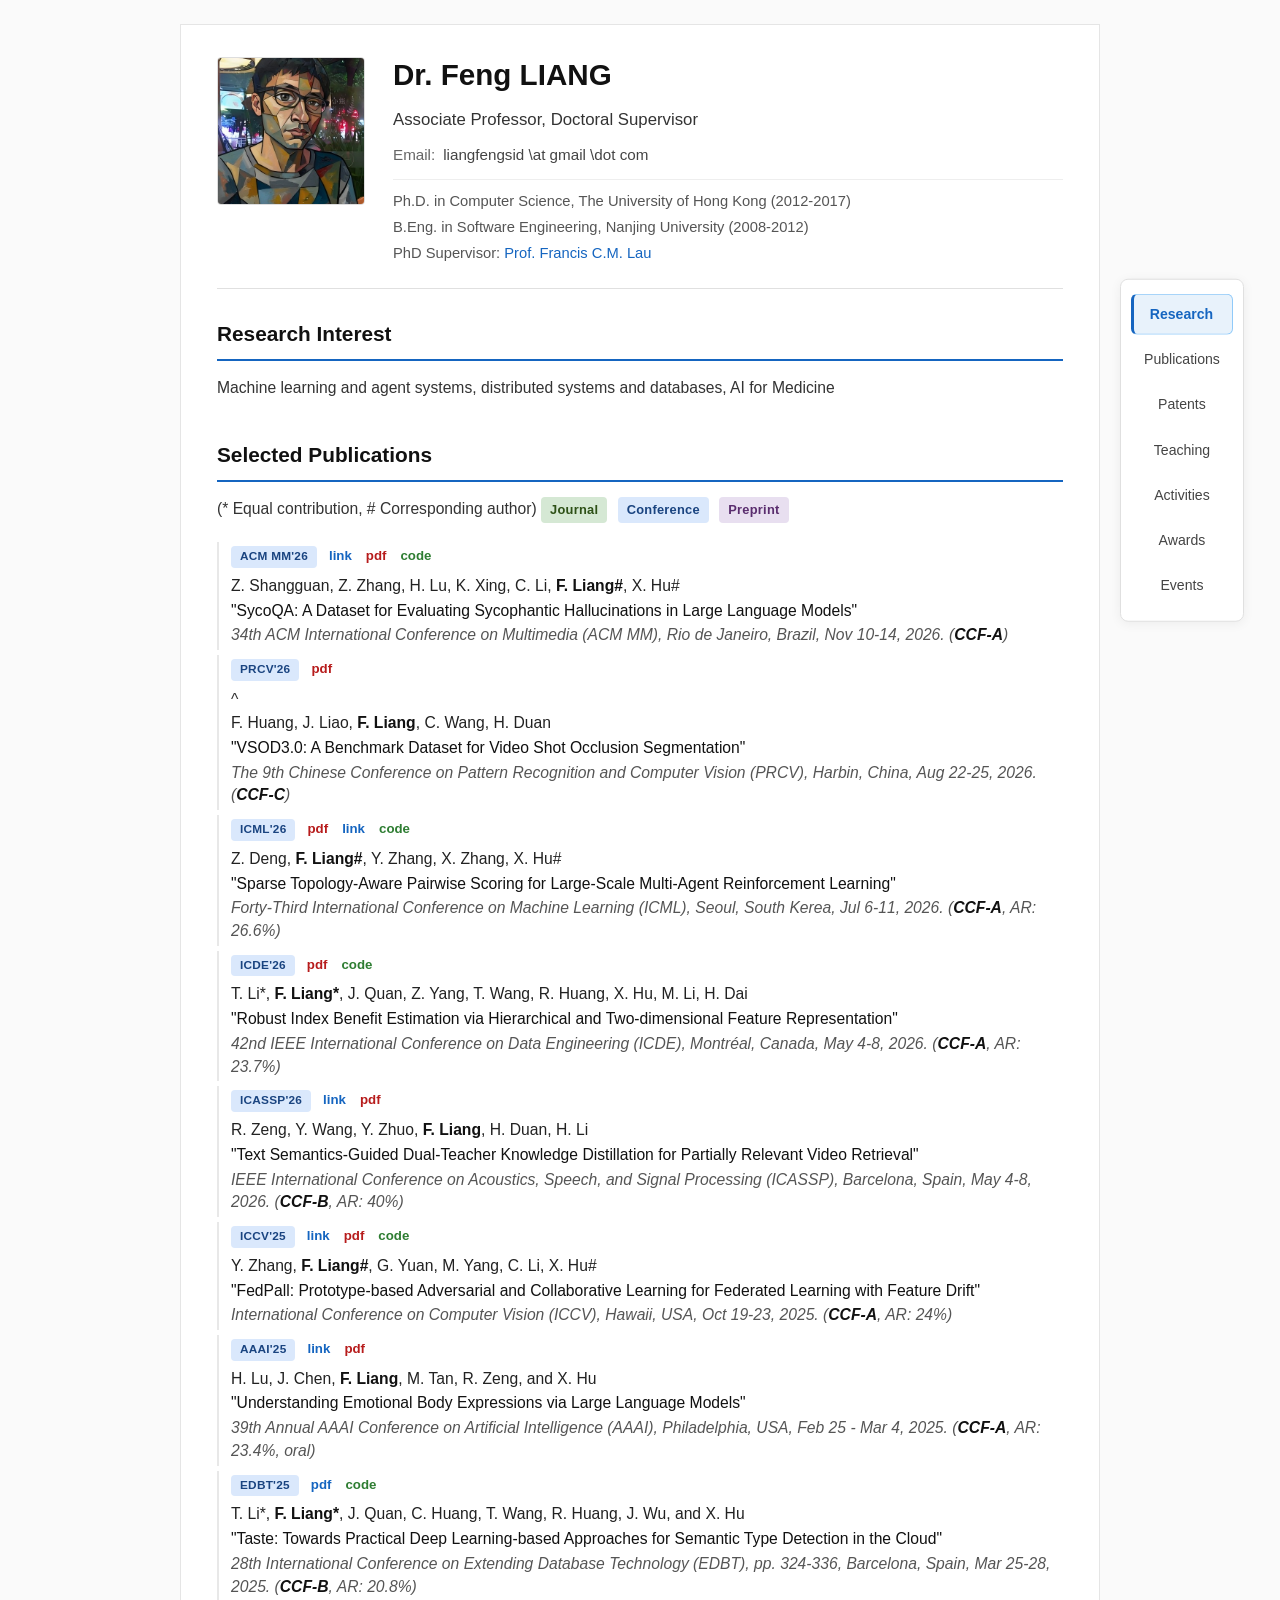
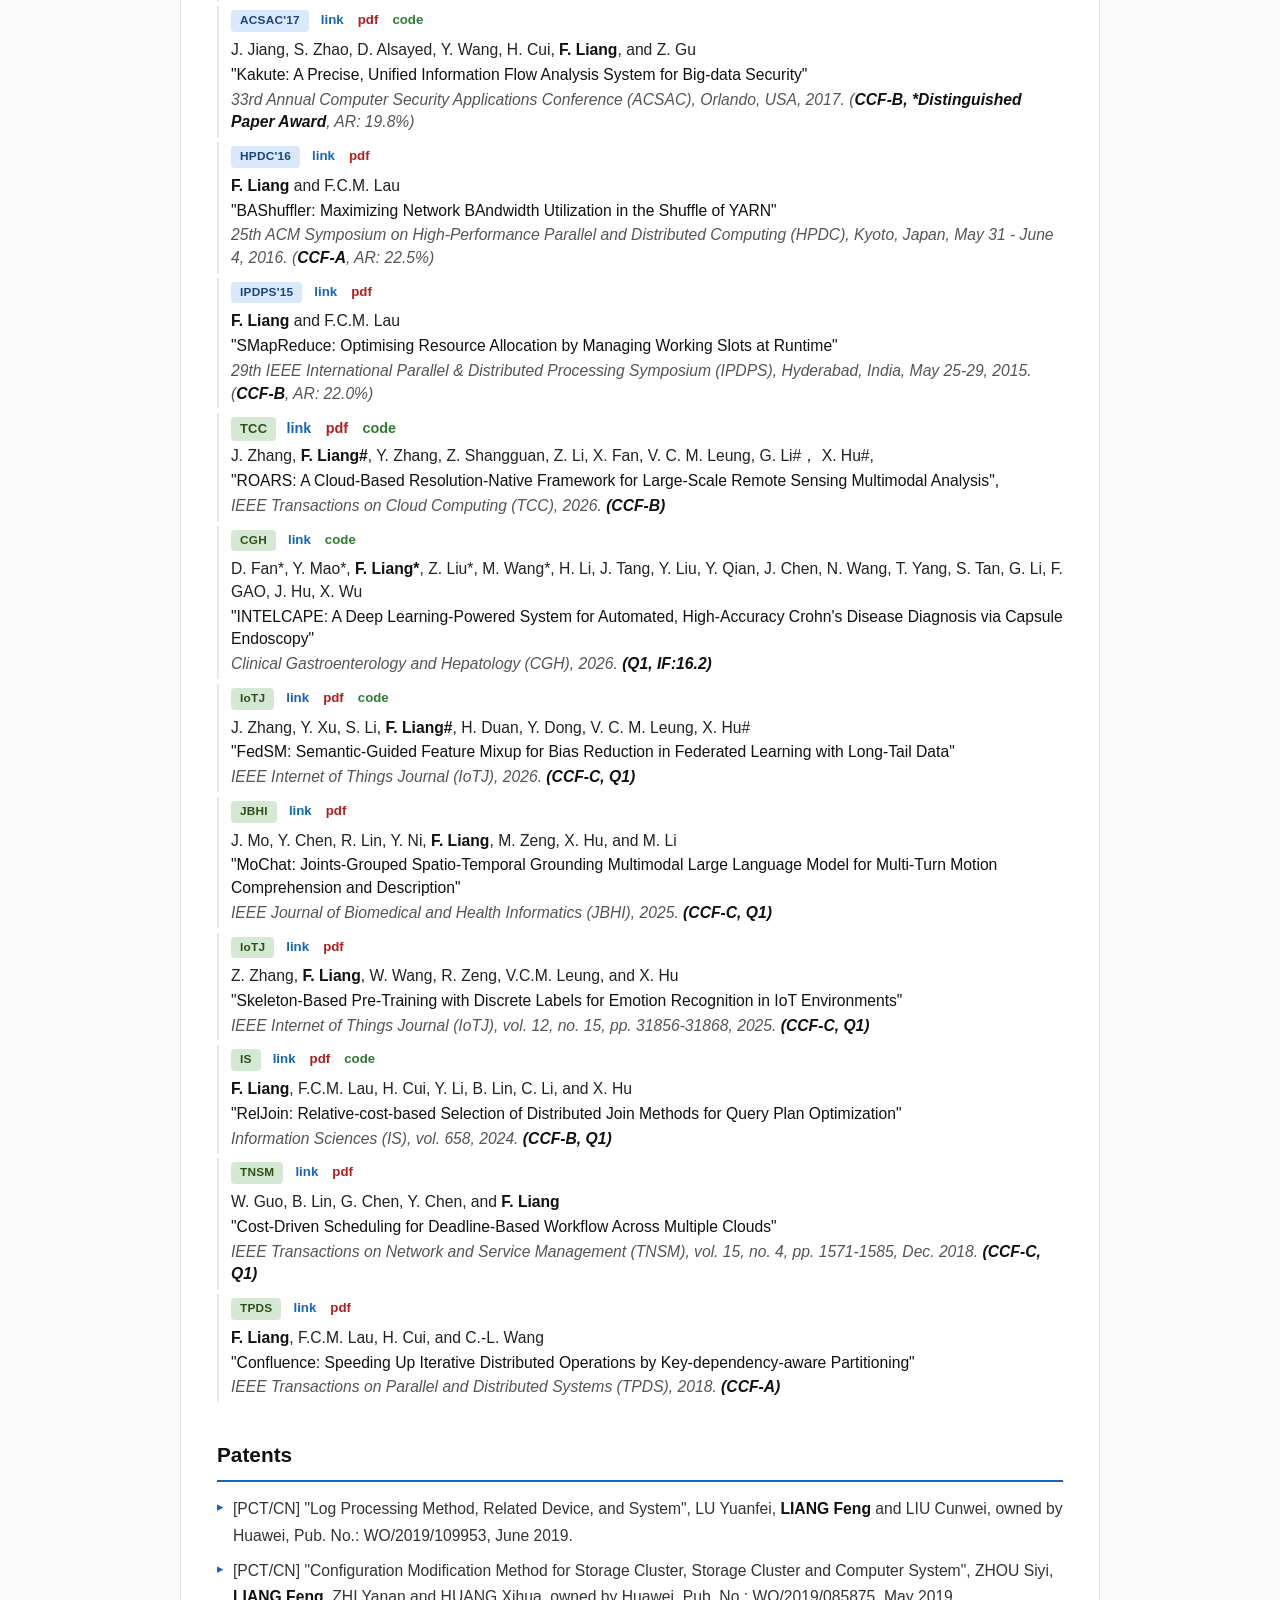
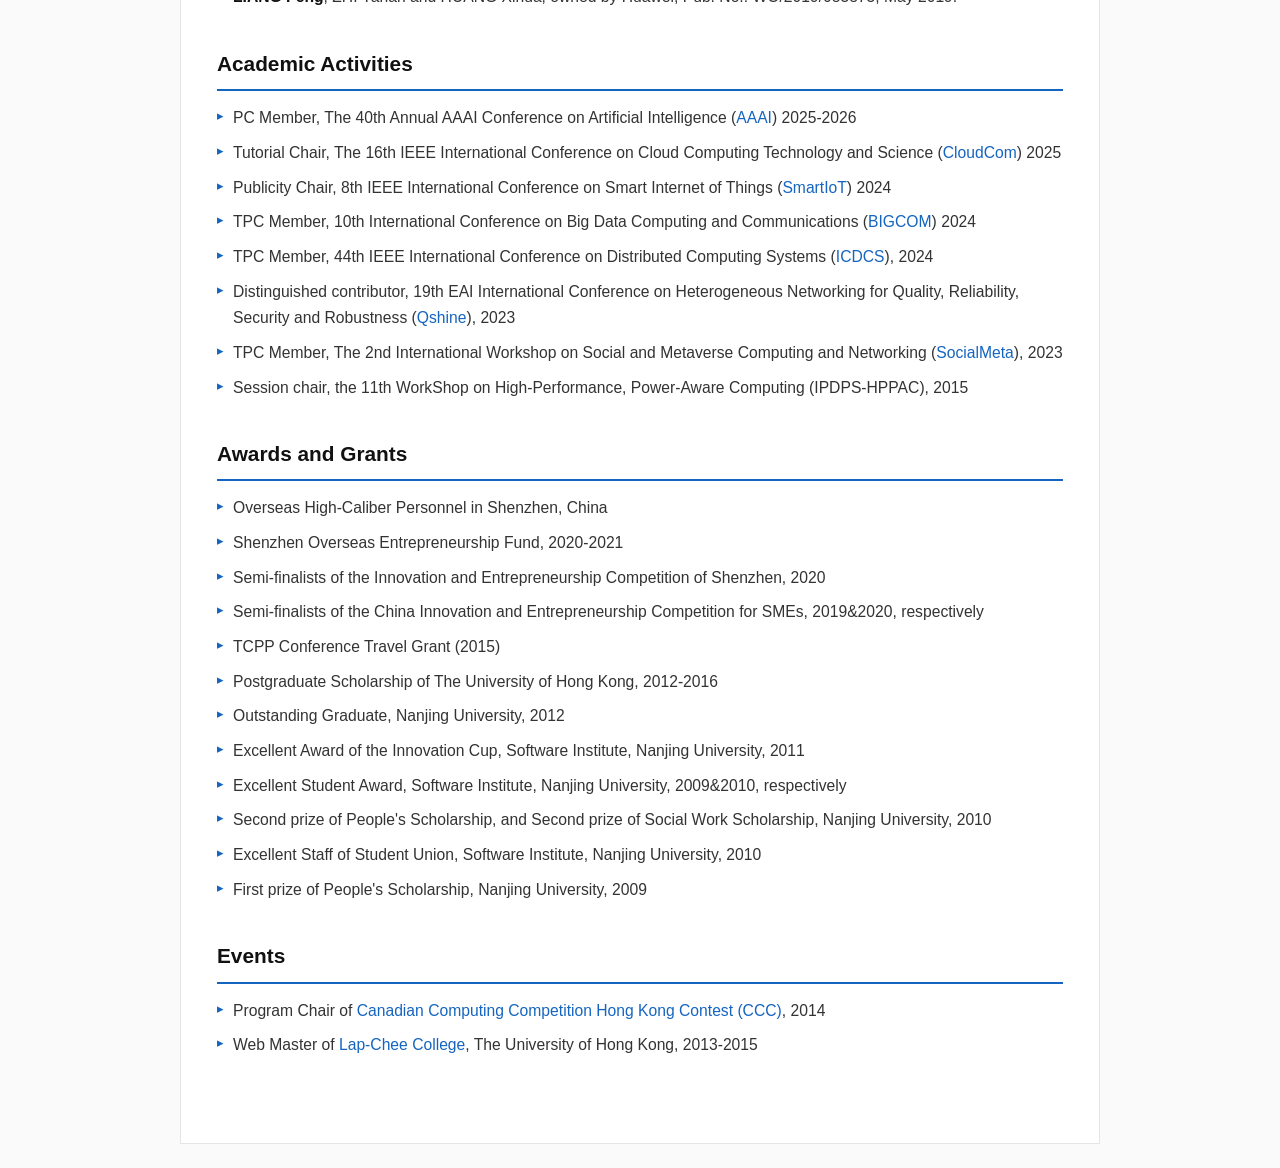
==== index.html @ 7ed5198d "update roars tcc pdf" ====
<!DOCTYPE html>
<html lang="en">
<head>
<meta charset="UTF-8">
<meta name="viewport" content="width=device-width, initial-scale=1.0">
<title>LIANG Feng</title>
<link rel="stylesheet" href="styles.css">

<!-- Google tag (gtag.js) -->
<script async src="https://www.googletagmanager.com/gtag/js?id=G-WPFTTH8BTH"></script>
<script>
  window.dataLayer = window.dataLayer || [];
  function gtag(){dataLayer.push(arguments);}
  gtag('js', new Date());

  gtag('config', 'G-WPFTTH8BTH');
</script>
</head>

<body>

<div class="container">
    <div class="header">
        <img src="img/cv.jpg" alt="Feng Liang">
        <div class="header-content">
            <h1>Dr. Feng LIANG</h1>
            <div class="header-main-info">
                <div class="header-position">
                    <div class="position-title">Associate Professor, Doctoral Supervisor</div>
                    <!--
                    <div class="position-institution">
                        Artificial Intelligence Research Institute, Shenzhen MSU-BIT University (SMBU)
                    </div>
                    -->
                </div>
                <div class="header-contact">
                    <div class="contact-item">
                        <span class="contact-label">Email:</span>
                        <span>liangfengsid \at gmail \dot com</span>
                    </div>
                    <!--
                    <div class="contact-item">
                        <span class="contact-label">Email:</span>
                        <span>fliang \at smbu \dot edu \dot cn</span>
                    </div>
                    -->
                </div>
            </div>
            <div class="header-background">
                <div class="background-item">Ph.D. in Computer Science, The University of Hong Kong (2012-2017)</div>
                <div class="background-item">B.Eng. in Software Engineering, Nanjing University (2008-2012)</div>
                <div class="background-item">PhD Supervisor: <a href="http://i.cs.hku.hk/~fcmlau" target="_blank">Prof. Francis C.M. Lau</a></div>
            </div>
        </div>
    </div>

    <nav class="navbar">
        <a href="#research-interest">Research</a>
        <a href="#publications">Publications</a>
        <a href="#patents">Patents</a>
        <a href="#teaching">Teaching</a>
        <a href="#activities">Activities</a>
        <a href="#awards">Awards</a>
        <a href="#events">Events</a>
    </nav>

    <div class="content">
        <div class="section" id="research-interest">
            <div class="section-title">Research Interest</div>
            <div class="section-content">
                Machine learning and agent systems, distributed systems and databases, AI for Medicine
            </div>
        </div>

        <div class="section" id="publications">
            <div class="section-title">Selected Publications</div>
            <div class="section-content">
                <div style="margin-bottom: 15px;">(* Equal contribution, # Corresponding author) 
                    <span class="badge journal">Journal</span> <span class="badge conf">Conference</span> <span class="badge arxiv">Preprint</span>
                </div>
                
                <!--
                
                <div class="pub"><label class="arxiv">Arxiv</label> &#x2022; Y. Zhang, <b>F. Liang#</b>, X. Zhang, C. Li, X. Fan, X. Hu#, 
                    "Tri-LoRAMoE: Tackling Multi-Task Conflict via a Task-Guided Two-Stage Training Paradigm with General Knowledge Personalization", <i></i> 2025. <b></b></div>
    
                
                <div class="pub"><label class="arxiv">Arxiv</label> &#x2022; J. Chen, X. Yuan, W. Wang, Y. Li, L. Dong, <b>F. Liang</b>, C. Shi, X. Hu, 
                    "WatermarkLab: A Comprehensive Framework for Robust Image Watermarks Benchmarking and Development", <i></i> 2025. <b></b></div>
                <div class="pub"><label class="arxiv">Arxiv</label> &#x2022; S. Li, G. Yuan, C. Li, <b>F. Liang</b>, R. Zeng, E. C. H. Ngai, X. Hu, 
                    "Beyond IDs: a Collaborative Fine-Grained Semantic-Aware Framework for Multimodal Sequential Recommendation", <i></i> 2025. <b></b></div>
                <div class="pub"><label class="arxiv">Arxiv</label> &#x2022; Y. Qin, H. Duan, <b>F. Liang</b>, X. Fan, C. Zhang, X. Hu, 
                    "'What I Sign Is Not What I See': Towards Explainable and Trustworthy Cryptocurrency Wallet Signatures", <i></i> 2025. <b></b></div>
                <div class="pub"><label class="arxiv">Arxiv</label> &#x2022; <b>F. Liang</b>, Y. Xu, H. Duan, C. Chen, X. Hu, 
                    "HetMG: Rethinking Hybrid-Parallel Training in Heterogeneous-Capacity Clusters", <i></i> 2025. <b></b></div>
                <div class="pub"><label class="arxiv">Arxiv</label> &#x2022; J. Zhu, D. Fan#, J. Zhuang, X. Li, X. He, H. Gong, Z. Liu, D. Cai, <b>F. Liang#</b>, G. Li#, J. Hu#, 
                    "EndoAgent: A Hierarchical Multi-Modal Agent System for Capsule Endoscopy Video Analysis", <i></i> 2025. <b></b></div>
                
                <div class="pub"><label class="arxiv">Arxiv</label> &#x2022; S. Li, G. Yuan, J. Xu, C. Li, <b>F. Liang</b>, R. Zeng, E. C. H. Ngai, X. Hu, 
                    "Learning Semantic Co-occurrence and Personalized Focused Representations for Multimodal Sequential Recommendation", 
                    <i>The 35th ACM International Conference on Information and Knowledge Management (CIKM)</i>, 2026. <b>(CCF-A)</b></div>
                <div class="pub"><label class="arxiv">Arxiv</label> &#x2022; Q. Yang, <b>F. Liang</b>, Z. Deng, Y. Zhang, X. Hu, 
                    "PatMask: A Pluggable Adversarial Topology Mask for Multi-Agent Reinforcement Learning under Communication Disconnection", <i></i> 2026. <b></b></div>
                
                    -->
                <!--
                <div class="pub">
                    <div class="pub-header"><label class="arxiv">Arxiv</label> <a href="https://www.arxiv.org/abs/2602.00505" target="_blank">link</a> <a href="https://www.arxiv.org/pdf/2602.00505" target="_blank">pdf</a> <a href="https://github.com/DistriAI/SparseCut" target="_blank">code</a></div>
                    <div class="pub-authors">J. Zhang, <b>F. Liang#</b>, Y. Zhang, W. Wang, R. Zeng, X. Hu#</div>
                    <div class="pub-title">"Sparse Shortcuts: Facilitating Efficient Fusion in Multimodal Large Language Models"</div>
                    <div class="pub-venue"></div>
                </div>
                <div class="pub">
                    <div class="pub-header"><label class="arxiv">Arxiv</label> <a href="https://arxiv.org/abs/2406.08115" target="_blank">link</a> <a href="https://arxiv.org/pdf/2406.08115.pdf" target="_blank">pdf</a></div>
                    <div class="pub-authors"><b>F. Liang</b>, Z. Zhang, H. Lu, C. Li, V. C. M. Leung, Y. Guo, and X. Hu</div>
                    <div class="pub-title">"Resource Allocation and Workload Scheduling for Large-Scale Distributed Deep Learning: A Survey"</div>
                    <div class="pub-venue"></div>
                </div>
                <div class="pub">
                    <div class="pub-header"><label class="arxiv">Arxiv</label> <a href="https://arxiv.org/abs/2404.06114" target="_blank">link</a> <a href="https://arxiv.org/pdf/2404.06114.pdf" target="_blank">pdf</a></div>
                    <div class="pub-authors"><b>F. Liang</b>, Z. Zhang, H. Lu, V. C. M. Leung, Y. Guo, and X. Hu</div>
                    <div class="pub-title">"Communication-Efficient Large-Scale Distributed Deep Learning: A Comprehensive Survey"</div>
                    <div class="pub-venue"></div>
                </div>
                -->

                <div class="pub">
                    <div class="pub-header"><label class="conf">ACM MM'26</label> <a href="https://doi.org/10.1145/3767308.3838670" target="_blank">link</a> <a href="paper/SycoQADataset_acmmm26.pdf" target="_blank">pdf</a> <a href="https://github.com/hehebamei/SycoQA.git" target="_blank">code</a></div>
                    <div class="pub-authors">Z. Shangguan, Z. Zhang, H. Lu, K. Xing, C. Li, <b>F. Liang#</b>, X. Hu#</div>
                    <div class="pub-title">"SycoQA: A Dataset for Evaluating Sycophantic Hallucinations in Large Language Models"</div>
                    <div class="pub-venue"><i>34th ACM International Conference on Multimedia (ACM MM)</i>, Rio de Janeiro, Brazil, Nov 10-14, 2026. (<b>CCF-A</b>)</div>
                </div>
                <div class="pub">
                    <div class="pub-header"><label class="conf">PRCV'26</label> <a href="paper/vsod3_prcv26.pdf" target="_blank">pdf</a></div>^
                    <div class="pub-authors">F. Huang, J. Liao, <b>F. Liang</b>, C. Wang, H. Duan</div>
                    <div class="pub-title">"VSOD3.0: A Benchmark Dataset for Video Shot Occlusion Segmentation"</div>
                    <div class="pub-venue"><i>The 9th Chinese Conference on Pattern Recognition and Computer Vision (PRCV)</i>, Harbin, China, Aug 22-25, 2026. (<b>CCF-C</b>)</div>
                </div>
                <div class="pub">
                    <div class="pub-header"><label class="conf">ICML'26</label> <a href="paper/sops_icml26.pdf" target="_blank">pdf</a> <a href="https://icml.cc/virtual/2026/poster/65907" target="_blank">link</a> <a href="https://github.com/distriAI/sops" target="_blank">code</a></div>
                    <div class="pub-authors">Z. Deng, <b>F. Liang#</b>, Y. Zhang, X. Zhang, X. Hu#</div>
                    <div class="pub-title">"Sparse Topology-Aware Pairwise Scoring for Large-Scale Multi-Agent Reinforcement Learning"</div>
                    <div class="pub-venue"><i>Forty-Third International Conference on Machine Learning (ICML)</i>, Seoul, South Kerea, Jul 6-11, 2026. (<b>CCF-A</b>, AR: 26.6%)</div>
                </div>
                <div class="pub">
                    <div class="pub-header"><label class="conf">ICDE'26</label> <a href="paper/eddie_icde25.pdf" target="_blank">pdf</a> <a href="https://github.com/quanjnq/Eddie" target="_blank">code</a></div>
                    <div class="pub-authors">T. Li*, <b>F. Liang*</b>, J. Quan, Z. Yang, T. Wang, R. Huang, X. Hu, M. Li, H. Dai</div>
                    <div class="pub-title">"Robust Index Benefit Estimation via Hierarchical and Two-dimensional Feature Representation"</div>
                    <div class="pub-venue"><i>42nd IEEE International Conference on Data Engineering (ICDE)</i>, Montréal, Canada, May 4-8, 2026. (<b>CCF-A</b>, AR: 23.7%)</div>
                </div>
                <div class="pub">
                    <div class="pub-header"><label class="conf">ICASSP'26</label> <a href="https://doi.org/10.1109/ICASSP55912.2026.11464179" target="_blank">link</a> <a href="paper/textGuidedVideoRetrieval_icassp26.pdf" target="_blank">pdf</a></div>
                    <div class="pub-authors">R. Zeng, Y. Wang, Y. Zhuo, <b>F. Liang</b>, H. Duan, H. Li</div>
                    <div class="pub-title">"Text Semantics-Guided Dual-Teacher Knowledge Distillation for Partially Relevant Video Retrieval"</div>
                    <div class="pub-venue"><i>IEEE International Conference on Acoustics, Speech, and Signal Processing (ICASSP)</i>, Barcelona, Spain, May 4-8, 2026. (<b>CCF-B</b>, AR: 40%)</div>
                </div>
                <div class="pub">
                    <div class="pub-header"><label class="conf">ICCV'25</label> <a href="https://openaccess.thecvf.com/content/ICCV2025/html/Zhang_FedPall_Prototype-based_Adversarial_and_Collaborative_Learning_for_Federated_Learning_with_ICCV_2025_paper.html" target="_blank">link</a> <a href="paper/fedpall_iccv25.pdf" target="_blank">pdf</a> <a href="https://github.com/DistriAI/FedPall" target="_blank">code</a></div>
                    <div class="pub-authors">Y. Zhang, <b>F. Liang#</b>, G. Yuan, M. Yang, C. Li, X. Hu#</div>
                    <div class="pub-title">"FedPall: Prototype-based Adversarial and Collaborative Learning for Federated Learning with Feature Drift"</div>
                    <div class="pub-venue"><i>International Conference on Computer Vision (ICCV)</i>, Hawaii, USA, Oct 19-23, 2025. (<b>CCF-A</b>, AR: 24%)</div>
                </div>
                <div class="pub">
                    <div class="pub-header"><label class="conf">AAAI'25</label> <a href="https://doi.org/10.1609/aaai.v39i2.32135" target="_blank">link</a> <a href="./paper/EAILLM_aaai25.pdf" target="_blank">pdf</a></div>
                    <div class="pub-authors">H. Lu, J. Chen, <b>F. Liang</b>, M. Tan, R. Zeng, and X. Hu</div>
                    <div class="pub-title">"Understanding Emotional Body Expressions via Large Language Models"</div>
                    <div class="pub-venue"><i>39th Annual AAAI Conference on Artificial Intelligence (AAAI)</i>, Philadelphia, USA, Feb 25 - Mar 4, 2025. (<b>CCF-A</b>, AR: 23.4%, oral)</div>
                </div>
                <div class="pub">
                    <div class="pub-header"><label class="conf">EDBT'25</label> <a href="https://doi.org/10.48786/edbt.2025.26" target="_blank">pdf</a> <a href="https://github.com/ncols-bytes/taste.git" target="_blank">code</a></div>
                    <div class="pub-authors">T. Li*, <b>F. Liang*</b>, J. Quan, C. Huang, T. Wang, R. Huang, J. Wu, and X. Hu</div>
                    <div class="pub-title">"Taste: Towards Practical Deep Learning-based Approaches for Semantic Type Detection in the Cloud"</div>
                    <div class="pub-venue"><i>28th International Conference on Extending Database Technology (EDBT)</i>, pp. 324-336, Barcelona, Spain, Mar 25-28, 2025. (<b>CCF-B</b>, AR: 20.8%)</div>
                </div>
                <div class="pub">
                    <div class="pub-header"><label class="conf">ACSAC'17</label> <a href="https://doi.org/10.1145/3134600.3134607" target="_blank">link</a> <a href="./paper/acsac17-kakute.pdf" target="_blank">pdf</a> <a href="http://github.com/hku-systems/kakute" target="_blank">code</a></div>
                    <div class="pub-authors">J. Jiang, S. Zhao, D. Alsayed, Y. Wang, H. Cui, <b>F. Liang</b>, and Z. Gu</div>
                    <div class="pub-title">"Kakute: A Precise, Unified Information Flow Analysis System for Big-data Security"</div>
                    <div class="pub-venue"><i>33rd Annual Computer Security Applications Conference (ACSAC)</i>, Orlando, USA, 2017. (<b>CCF-B, *Distinguished Paper Award</b>, AR: 19.8%)</div>
                </div>
                <div class="pub">
                    <div class="pub-header"><label class="conf">HPDC'16</label> <a href="https://doi.org/10.1145/2907294.2907296" target="_blank">link</a> <a href="./paper/bashuffler_hpdc16.pdf" target="_blank">pdf</a></div>
                    <div class="pub-authors"><b>F. Liang</b> and F.C.M. Lau</div>
                    <div class="pub-title">"BAShuffler: Maximizing Network BAndwidth Utilization in the Shuffle of YARN"</div>
                    <div class="pub-venue"><i>25th ACM Symposium on High-Performance Parallel and Distributed Computing (HPDC)</i>, Kyoto, Japan, May 31 - June 4, 2016. (<b>CCF-A</b>, AR: 22.5%)</div>
                </div>
                <div class="pub">
                    <div class="pub-header"><label class="conf">IPDPS'15</label> <a href="https://doi.org/10.1109/IPDPS.2015.17" target="_blank">link</a> <a href="./paper/SMapReduce_final.pdf" target="_blank">pdf</a></div>
                    <div class="pub-authors"><b>F. Liang</b> and F.C.M. Lau</div>
                    <div class="pub-title">"SMapReduce: Optimising Resource Allocation by Managing Working Slots at Runtime"</div>
                    <div class="pub-venue"><i>29th IEEE International Parallel & Distributed Processing Symposium (IPDPS)</i>, Hyderabad, India, May 25-29, 2015. (<b>CCF-B</b>, AR: 22.0%)</div>
                </div>


                <div class="pub"><label class="journal">TCC</label> <a href="https://doi.org/10.1109/TCC.2026.3721293" target="_blank">link</a> <a href="./paper/roars_tcc26.pdf" target="_blank">pdf</a> <a href="https://github.com/DistriAI/roars" target="_blank">code</a>
                    <div class="pub-authors">J. Zhang, <b>F. Liang#</b>, Y. Zhang, Z. Shangguan, Z. Li, X. Fan, V. C. M. Leung, G. Li#， X. Hu#, </div>
                    <div class="pub-title">"ROARS: A Cloud-Based Resolution-Native Framework for Large-Scale Remote Sensing Multimodal Analysis",</div>
                    <div class="pub-venue"><i>IEEE Transactions on Cloud Computing (TCC)</i>, 2026. <b>(CCF-B)</b></div>
                </div>
                <div class="pub">
                    <div class="pub-header"><label class="journal">CGH</label> <a href="https://doi.org/10.1016/j.cgh.2026.02.026" target="_blank">link</a> <a href="https://github.com/liuzh385/INTELCAPE" target="_blank">code</a>
                        <a href="paper/intelcape-cgh26.pdf" target="_blank" id="intelcape-cgh-pdf" hidden>pdf</a>
                    </div>
                    <div class="pub-authors">D. Fan*, Y. Mao*, <b>F. Liang*</b>, Z. Liu*, M. Wang*, H. Li, J. Tang, Y. Liu, Y. Qian, J. Chen, N. Wang, T. Yang, S. Tan, G. Li, F. GAO, J. Hu, X. Wu</div>
                    <div class="pub-title">"INTELCAPE: A Deep Learning-Powered System for Automated, High-Accuracy Crohn's Disease Diagnosis via Capsule Endoscopy"</div>
                    <div class="pub-venue"><i>Clinical Gastroenterology and Hepatology (CGH)</i>, 2026. <b>(Q1, IF:16.2)</b></div>
                </div>
                <div class="pub">
                    <div class="pub-header"><label class="journal">IoTJ</label> <a href="https://doi.org/10.1109/JIOT.2026.3652363" target="_blank">link</a> <a href="paper/fedsm_iotj26.pdf" target="_blank">pdf</a> <a href="https://github.com/DistriAI/FedSM" target="_blank">code</a></div>
                    <div class="pub-authors">J. Zhang, Y. Xu, S. Li, <b>F. Liang#</b>, H. Duan, Y. Dong, V. C. M. Leung, X. Hu#</div>
                    <div class="pub-title">"FedSM: Semantic-Guided Feature Mixup for Bias Reduction in Federated Learning with Long-Tail Data"</div>
                    <div class="pub-venue"><i>IEEE Internet of Things Journal (IoTJ)</i>, 2026. <b>(CCF-C, Q1)</b></div>
                </div>
                <div class="pub">
                    <div class="pub-header"><label class="journal">JBHI</label> <a href="https://doi.org/10.1109/JBHI.2025.3631045" target="_blank">link</a> <a href="paper/mochat_jbhi25.pdf" target="_blank">pdf</a></div>
                    <div class="pub-authors">J. Mo, Y. Chen, R. Lin, Y. Ni, <b>F. Liang</b>, M. Zeng, X. Hu, and M. Li</div>
                    <div class="pub-title">"MoChat: Joints-Grouped Spatio-Temporal Grounding Multimodal Large Language Model for Multi-Turn Motion Comprehension and Description"</div>
                    <div class="pub-venue"><i>IEEE Journal of Biomedical and Health Informatics (JBHI)</i>, 2025. <b>(CCF-C, Q1)</b></div>
                </div>
                <div class="pub">
                    <div class="pub-header"><label class="journal">IoTJ</label> <a href="https://doi.org/10.1109/JIOT.2025.3574456" target="_blank">link</a> <a href="paper/airSkeleton_iotj25.pdf" target="_blank">pdf</a></div>
                    <div class="pub-authors">Z. Zhang, <b>F. Liang</b>, W. Wang, R. Zeng, V.C.M. Leung, and X. Hu</div>
                    <div class="pub-title">"Skeleton-Based Pre-Training with Discrete Labels for Emotion Recognition in IoT Environments"</div>
                    <div class="pub-venue"><i>IEEE Internet of Things Journal (IoTJ)</i>, vol. 12, no. 15, pp. 31856-31868, 2025. <b>(CCF-C, Q1)</b></div>
                </div>
                <div class="pub">
                    <div class="pub-header"><label class="journal">IS</label> <a href="https://doi.org/10.1016/j.ins.2023.120022" target="_blank">link</a> <a href="https://arxiv.org/pdf/2311.14311" target="_blank">pdf</a> <a href="https://github.com/liangfengsid/relJoin" target="_blank">code</a></div>
                    <div class="pub-authors"><b>F. Liang</b>, F.C.M. Lau, H. Cui, Y. Li, B. Lin, C. Li, and X. Hu</div>
                    <div class="pub-title">"RelJoin: Relative-cost-based Selection of Distributed Join Methods for Query Plan Optimization"</div>
                    <div class="pub-venue"><i>Information Sciences (IS)</i>, vol. 658, 2024. <b>(CCF-B, Q1<!--, IF: 8.1-->)</b></div>
                </div>
                <div class="pub">
                    <div class="pub-header"><label class="journal">TNSM</label> <a href="https://doi.org/10.1109/TNSM.2018.2872066" target="_blank">link</a> <a href="paper/costWorkflow_tnsm18.pdf" target="_blank">pdf</a></div>
                    <div class="pub-authors">W. Guo, B. Lin, G. Chen, Y. Chen, and <b>F. Liang</b></div>
                    <div class="pub-title">"Cost-Driven Scheduling for Deadline-Based Workflow Across Multiple Clouds"</div>
                    <div class="pub-venue"><i>IEEE Transactions on Network and Service Management (TNSM)</i>, vol. 15, no. 4, pp. 1571-1585, Dec. 2018. <b>(CCF-C, Q1<!--, IF:5.3-->)</b></div>
                </div>
                <div class="pub">
                    <div class="pub-header"><label class="journal">TPDS</label> <a href="https://doi.org/10.1109/TPDS.2017.2756054" target="_blank">link</a> <a href="paper/confluence_tpds17.pdf" target="_blank">pdf</a></div>
                    <div class="pub-authors"><b>F. Liang</b>, F.C.M. Lau, H. Cui, and C.-L. Wang</div>
                    <div class="pub-title">"Confluence: Speeding Up Iterative Distributed Operations by Key-dependency-aware Partitioning"</div>
                    <div class="pub-venue"><i>IEEE Transactions on Parallel and Distributed Systems (TPDS)</i>, 2018. <b>(CCF-A<!--, IF:5.3-->)</b></div>
                </div>

                <!--
                <div>&#x2022; D. Liu, J. Chen, <b>F. Liang</b> and X. Fan, "A Performance Analysis for Hadoop under Heterogeneous Cloud Computing Environments", <i>Journal of Integration Technology</i>, Issue 4, 2012. [<a href="https://jcjs.siat.ac.cn/jcjsen/article/abstract/201211008?st=virtual&special_id=20201021190818001" target="_blank">link</a> | <a href="./paper/heterHadoop_jit12.pdf" target="_blank">pdf</a>]</div>
                -->	
            </div>
        </div>

        <div class="section" id="patents">
            <div class="section-title">Patents</div>
            <div class="section-content">
                <div class="info-item">[PCT/CN] "Log Processing Method, Related Device, and System", LU Yuanfei, <b>LIANG Feng</b> and LIU Cunwei, owned by Huawei, Pub. No.: WO/2019/109953, June 2019.</div>
                <div class="info-item">[PCT/CN] "Configuration Modification Method for Storage Cluster, Storage Cluster and Computer System", ZHOU Siyi, <b>LIANG Feng</b>, ZHI Yanan and HUANG Xihua, owned by Huawei, Pub. No.: WO/2019/085875, May 2019.</div>
            </div>
        </div>

        <div class="section" id="activities">
            <div class="section-title">Academic Activities</div>
            <div class="section-content">
                <div class="info-item">PC Member, The 40th Annual AAAI Conference on Artificial Intelligence (<a href="https://aaai.org/conference/aaai/aaai-26/" target="_blank">AAAI</a>) 2025-2026</div>
                <div class="info-item">Tutorial Chair, The 16th IEEE International Conference on Cloud Computing Technology and Science (<a href="http://www.cloudcom2025.org/" target="_blank">CloudCom</a>) 2025</div>
                <div class="info-item">Publicity Chair, 8th IEEE International Conference on Smart Internet of Things (<a href="https://www.ieee-smartiot.org/index.jsp" target="_blank">SmartIoT</a>) 2024</div>
                <div class="info-item">TPC Member, 10th International Conference on Big Data Computing and Communications (<a href="https://bigcom2024.com/index.html" target="_blank">BIGCOM</a>) 2024</div>
                <div class="info-item">TPC Member, 44th IEEE International Conference on Distributed Computing Systems (<a href="https://icdcs2024.icdcs.org/" target="_blank">ICDCS</a>), 2024</div>
                <div class="info-item">Distinguished contributor, 19th EAI International Conference on Heterogeneous Networking for Quality, Reliability, Security and Robustness (<a href="https://qshine.eai-conferences.org/2023/" target="_blank">Qshine</a>), 2023</div>
                <div class="info-item">TPC Member, The 2nd International Workshop on Social and Metaverse Computing and Networking (<a href="https://socialmeta2023.github.io/" target="_blank">SocialMeta</a>), 2023</div>
                <div class="info-item">Session chair, the 11th WorkShop on High-Performance, Power-Aware Computing (IPDPS-HPPAC), 2015</div>
                <!-- <div class="info-item">Reviewer of Journal of Interconnection Network (JOIN), 2013</div>
                <div class="info-item">Reviewer of The 22nd IEEE International Conference on Parallel and Distributed Systems (ICPADS), 2016</div> -->
            </div>
        </div>

        <div class="section" id="awards">
            <div class="section-title">Awards and Grants</div>
            <div class="section-content">
                <div class="info-item">Overseas High-Caliber Personnel in Shenzhen, China</div>
                <div class="info-item">Shenzhen Overseas Entrepreneurship Fund, 2020-2021</div>
                <div class="info-item">Semi-finalists of the Innovation and Entrepreneurship Competition of Shenzhen, 2020</div>
                <div class="info-item">Semi-finalists of the China Innovation and Entrepreneurship Competition for SMEs, 2019&2020, respectively</div>
                <div class="info-item">TCPP Conference Travel Grant (2015)</div>
                <div class="info-item">Postgraduate Scholarship of The University of Hong Kong, 2012-2016</div>
                <div class="info-item">Outstanding Graduate, Nanjing University, 2012</div>
                <div class="info-item">Excellent Award of the Innovation Cup, Software Institute, Nanjing University, 2011</div>
                <div class="info-item">Excellent Student Award, Software Institute, Nanjing University, 2009&2010, respectively</div>
                <div class="info-item">Second prize of People's Scholarship, and Second prize of Social Work Scholarship, Nanjing University, 2010</div>
                <div class="info-item">Excellent Staff of Student Union, Software Institute, Nanjing University, 2010</div>
                <div class="info-item">First prize of People's Scholarship, Nanjing University, 2009</div>
            </div>
        </div>

        <div class="section" id="events">
            <div class="section-title">Events</div>
            <div class="section-content">
                <div class="info-item">Program Chair of <a href="http://www.cs.hku.hk/ccc2014/index.html">Canadian Computing Competition Hong Kong Contest (CCC)</a>, 2014</div>
                <div class="info-item">Web Master of <a target="_blank" href="http://www.lapcheecollege.hku.hk">Lap-Chee College</a>, The University of Hong Kong, 2013-2015</div>
            </div>
        </div>

        <!--
        <div class="section">
            <div class="section-title">***New*** Open source project:</div>
            <div class="section-content">
                <h3>TensorOnSpark</h3> 
                TensorOnSpark is a fast, scalable and reliable distributed framework for machine learning (deep learning). TensorFlow programs can run on Spark seamlessly with redundant distributed resources and high accuracy. It currently supports Python on Linux and Mac OS. The release and source and can be downloaded via Pypi and Github, respectly. 
                <br/>
                <a href="https://github.com/liangfengsid/tensoronspark" target="_blank">Github</a> &nbsp;&nbsp;&nbsp;
                <a href="https://pypi.python.org/pypi/tensorspark/" target="_blank">Pypi Repository</a>
            </div>
        </div>
        -->
        <!--
        <div class="section">
            <div class="section-content">
                <img src="img/flute.jpg"/>
                <br/>
                <span>Other interests: Painting, flute, soccer and dota.</span>
            </div>
        </div>
        -->
        <!-- <div>
            <a title="Google Analytics Alternative" href="http://clicky.com/100968261"><img alt="Google Analytics Alternative" src="//static.getclicky.com/media/links/badge.gif" border="0"/></a>
            <script src="//static.getclicky.com/js" type="text/javascript"></script>
            <script type="text/javascript">try{ clicky.init(100968261); }catch(e){}</script>
            <noscript><p><img alt="Clicky" width="1" height="1" src="//in.getclicky.com/100968261ns.gif" /></p></noscript>
        </div> -->

    </div>
</div>

<script>
(function () {
    var el = document.getElementById('intelcape-cgh-pdf');
    if (el) {
        var unlock = new Date(2027, 2, 20);
        if (new Date() >= unlock) el.removeAttribute('hidden');
    }

    var navLinks = document.querySelectorAll('.navbar a');
    var sections = Array.prototype.slice.call(document.querySelectorAll('.section[id]'));

    function setActiveNav() {
        var scrollPos = window.scrollY + 100;
        var current = sections[0];
        for (var i = 0; i < sections.length; i++) {
            if (sections[i].offsetTop <= scrollPos) current = sections[i];
        }
        navLinks.forEach(function (link) {
            link.classList.toggle('active', link.getAttribute('href') === '#' + current.id);
        });
    }

    navLinks.forEach(function (link) {
        link.addEventListener('click', function (e) {
            var target = document.querySelector(link.getAttribute('href'));
            if (!target) return;
            e.preventDefault();
            target.scrollIntoView({ behavior: 'smooth', block: 'start' });
            history.replaceState(null, '', link.getAttribute('href'));
        });
    });

    window.addEventListener('scroll', setActiveNav, { passive: true });
    setActiveNav();
})();
</script>
</body>
</html>
---- styles.css ----
* {
    margin: 0;
    padding: 0;
    box-sizing: border-box;
}

html {
    scroll-behavior: smooth;
    scroll-padding-top: 72px;
}

body {
    font-family: -apple-system, BlinkMacSystemFont, 'Segoe UI', Roboto, 'Helvetica Neue', Arial, sans-serif;
    line-height: 1.65;
    color: #222;
    background: #fafafa;
    padding: 24px 16px;
}

.container {
    max-width: 920px;
    margin: 0 auto;
    background: #fff;
    padding: 32px 36px 48px;
    border: 1px solid #e5e5e5;
}

.header {
    padding: 0 0 24px;
    margin-bottom: 0;
    border-bottom: 1px solid #e0e0e0;
    display: flex;
    align-items: flex-start;
    gap: 28px;
}

.header img {
    width: 148px;
    height: 148px;
    border-radius: 4px;
    border: 1px solid #ddd;
    object-fit: cover;
    flex-shrink: 0;
}

.header-content {
    flex: 1;
    display: flex;
    flex-direction: column;
    gap: 12px;
}

.header h1 {
    font-size: 1.85em;
    margin: 0;
    font-weight: 600;
    line-height: 1.25;
    color: #111;
}

.header-main-info {
    display: flex;
    flex-direction: column;
    gap: 8px;
}

.header-position {
    display: flex;
    flex-direction: column;
    gap: 4px;
}

.position-title {
    font-size: 1.05em;
    color: #333;
}

.position-institution {
    font-size: 1em;
}

.position-institution a,
.background-item a,
.section-content a,
.info-item a {
    color: #1565c0;
    text-decoration: none;
}

.position-institution a:hover,
.background-item a:hover,
.section-content a:hover,
.info-item a:hover {
    text-decoration: underline;
}

.header-contact {
    display: flex;
    flex-direction: column;
    gap: 4px;
    font-size: 0.95em;
    color: #444;
}

.contact-item {
    display: flex;
    gap: 8px;
}

.contact-label {
    color: #666;
}

.header-background {
    display: flex;
    flex-direction: column;
    gap: 4px;
    font-size: 0.92em;
    color: #555;
    padding-top: 10px;
    border-top: 1px solid #eee;
}

.background-item {
    line-height: 1.5;
}

.header .update-date {
    font-size: 0.9em;
    color: #666;
    margin-bottom: 8px;
}

.content {
    padding: 28px 0 0;
}

/* ---- Navigation ---- */
.navbar {
    display: flex;
    flex-wrap: wrap;
    gap: 6px 10px;
    z-index: 200;
}

.navbar a {
    color: #444;
    text-decoration: none;
    font-size: 0.88em;
    font-weight: 500;
    padding: 6px 12px;
    border-radius: 6px;
    border: 1px solid transparent;
    transition: color 0.15s, background 0.15s, border-color 0.15s;
    white-space: nowrap;
}

.navbar a:hover {
    color: #1565c0;
    background: #f0f6fc;
    border-color: #cce0f5;
}

.navbar a.active {
    color: #1565c0;
    background: #e8f2fb;
    border-color: #90caf9;
    font-weight: 600;
}

@media (min-width: 1200px) {
    .navbar {
        position: fixed;
        top: 50%;
        left: calc(50% + 460px + 20px);
        right: auto;
        transform: translateY(-50%);
        flex-direction: column;
        flex-wrap: nowrap;
        gap: 4px;
        padding: 14px 10px;
        background: #fff;
        border: 1px solid #e0e0e0;
        border-radius: 8px;
        box-shadow: 0 2px 12px rgba(0, 0, 0, 0.06);
        max-height: calc(100vh - 40px);
        overflow-y: auto;
    }

    .navbar a {
        text-align: center;
        min-width: 96px;
        padding: 8px 12px;
    }

    .navbar a.active {
        border-left: 3px solid #1565c0;
        padding-left: 9px;
    }
}

@media (max-width: 1199px) {
    .navbar {
        position: sticky;
        top: 0;
        margin: 0 -36px;
        padding: 12px 36px;
        background: rgba(255, 255, 255, 0.97);
        border-bottom: 1px solid #e0e0e0;
        backdrop-filter: blur(6px);
    }
}

/* ---- Sections ---- */
.section {
    margin-bottom: 36px;
    scroll-margin-top: 80px;
}

.section-title {
    font-size: 1.3em;
    color: #111;
    margin-bottom: 14px;
    padding-bottom: 8px;
    border-bottom: 2px solid #1565c0;
    font-weight: 600;
}

.section-content {
    font-size: 0.98em;
    line-height: 1.7;
    color: #333;
}

/* ---- Venue / type badges ---- */
.badge,
.pub label {
    display: inline-block;
    padding: 2px 9px;
    border-radius: 4px;
    font-size: 0.82em;
    font-weight: 600;
    margin-right: 6px;
    margin-bottom: 4px;
    letter-spacing: 0.02em;
    vertical-align: baseline;
}

.journal {
    background-color: #d5e8d4;
    color: #2d5016;
}

.conf {
    background-color: #dae8fc;
    color: #1a4480;
}

.arxiv {
    background-color: #e8dff0;
    color: #5a2d6e;
}

/* ---- Publications ---- */
.pub {
    margin: 0 0 5px;
    padding: 3px 0 3px 12px;
    border-left: 2px solid #e8e8e8;
    line-height: 1.55;
    transition: border-color 0.15s;
}

.pub:hover {
    border-left-color: #90caf9;
}

.pub-header {
    margin-bottom: 3px;
    line-height: 1.5;
    font-size: 0.92em;
}

.pub-header label {
    margin-right: 8px;
}

.pub-header label::after {
    content: none;
}

/* link / pdf / code */
.pub-header a,
.pub a {
    margin-right: 10px;
    font-size: 0.92em;
    font-weight: 600;
    text-decoration: none;
}

.pub-header a:hover,
.pub a:hover {
    text-decoration: underline;
}

.pub-header a[href*="pdf"],
.pub a[href*="pdf"] {
    color: #b71c1c;
}

.pub-header a[href*="github"],
.pub a[href*="github"] {
    color: #2e7d32;
}

.pub-header a:not([href*="pdf"]):not([href*="github"]),
.pub a:not([href*="pdf"]):not([href*="github"]) {
    color: #1565c0;
}

.pub-authors {
    margin-bottom: 2px;
    color: #222;
    line-height: 1.45;
}

.pub-title {
    margin-bottom: 2px;
    font-weight: 500;
    color: #111;
    line-height: 1.45;
}

.pub-venue {
    margin-bottom: 0;
    color: #555;
    font-style: italic;
    line-height: 1.45;
}

/* ---- Lists ---- */
.info-item {
    margin: 8px 0;
    padding-left: 16px;
    position: relative;
}

.info-item:before {
    content: "▸";
    position: absolute;
    left: 0;
    color: #1565c0;
    font-size: 0.85em;
}

.highlight {
    font-weight: 600;
}

.section-content b {
    color: #111;
}

.section-content i {
    color: #555;
}

@media (max-width: 768px) {
    body {
        padding: 12px 8px;
    }

    html {
        scroll-padding-top: 56px;
    }

    .container {
        padding: 20px 16px 32px;
    }

    .header {
        flex-direction: column;
        align-items: center;
        text-align: center;
    }

    .header h1 {
        font-size: 1.5em;
    }

    .header-background {
        align-items: center;
    }

    .navbar {
        margin: 0 -16px;
        padding: 10px 16px;
        gap: 6px;
        overflow-x: auto;
        flex-wrap: nowrap;
        -webkit-overflow-scrolling: touch;
    }

    .navbar a {
        flex-shrink: 0;
    }

    .section {
        scroll-margin-top: 64px;
    }
}
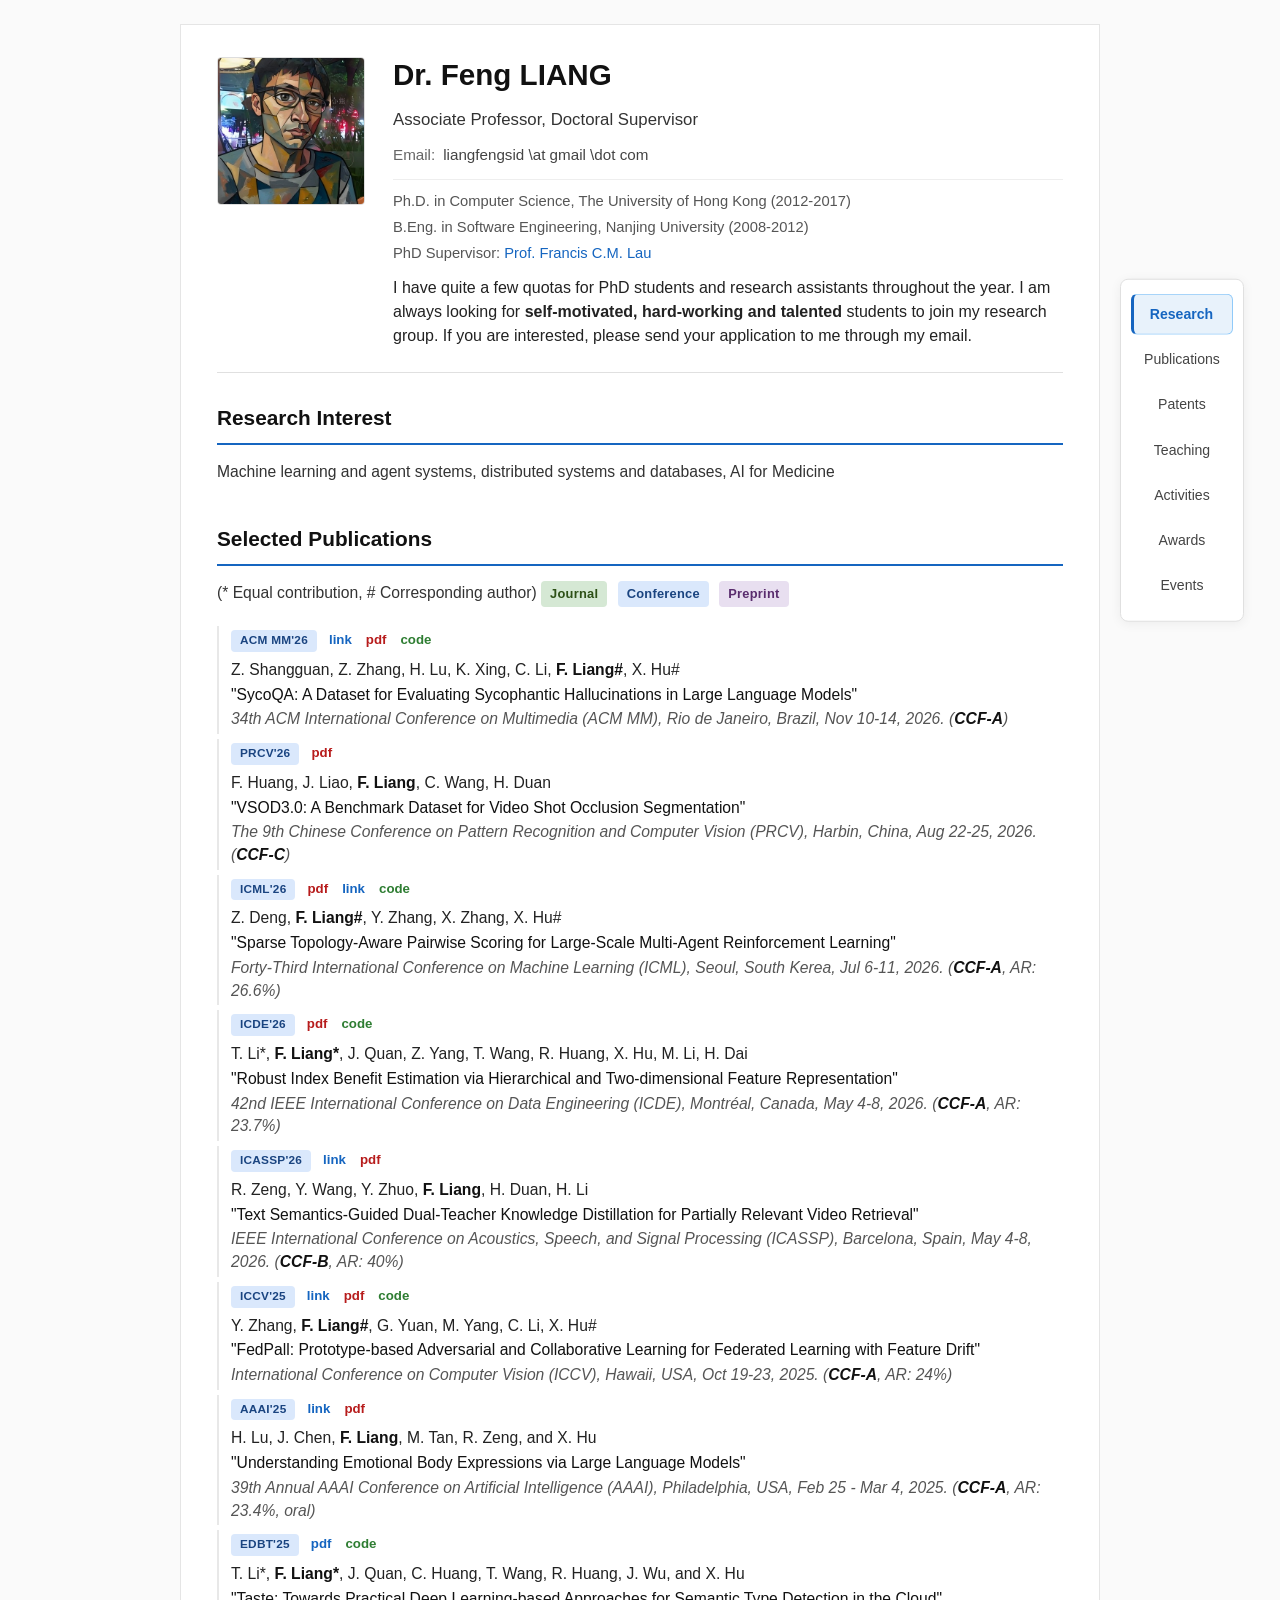
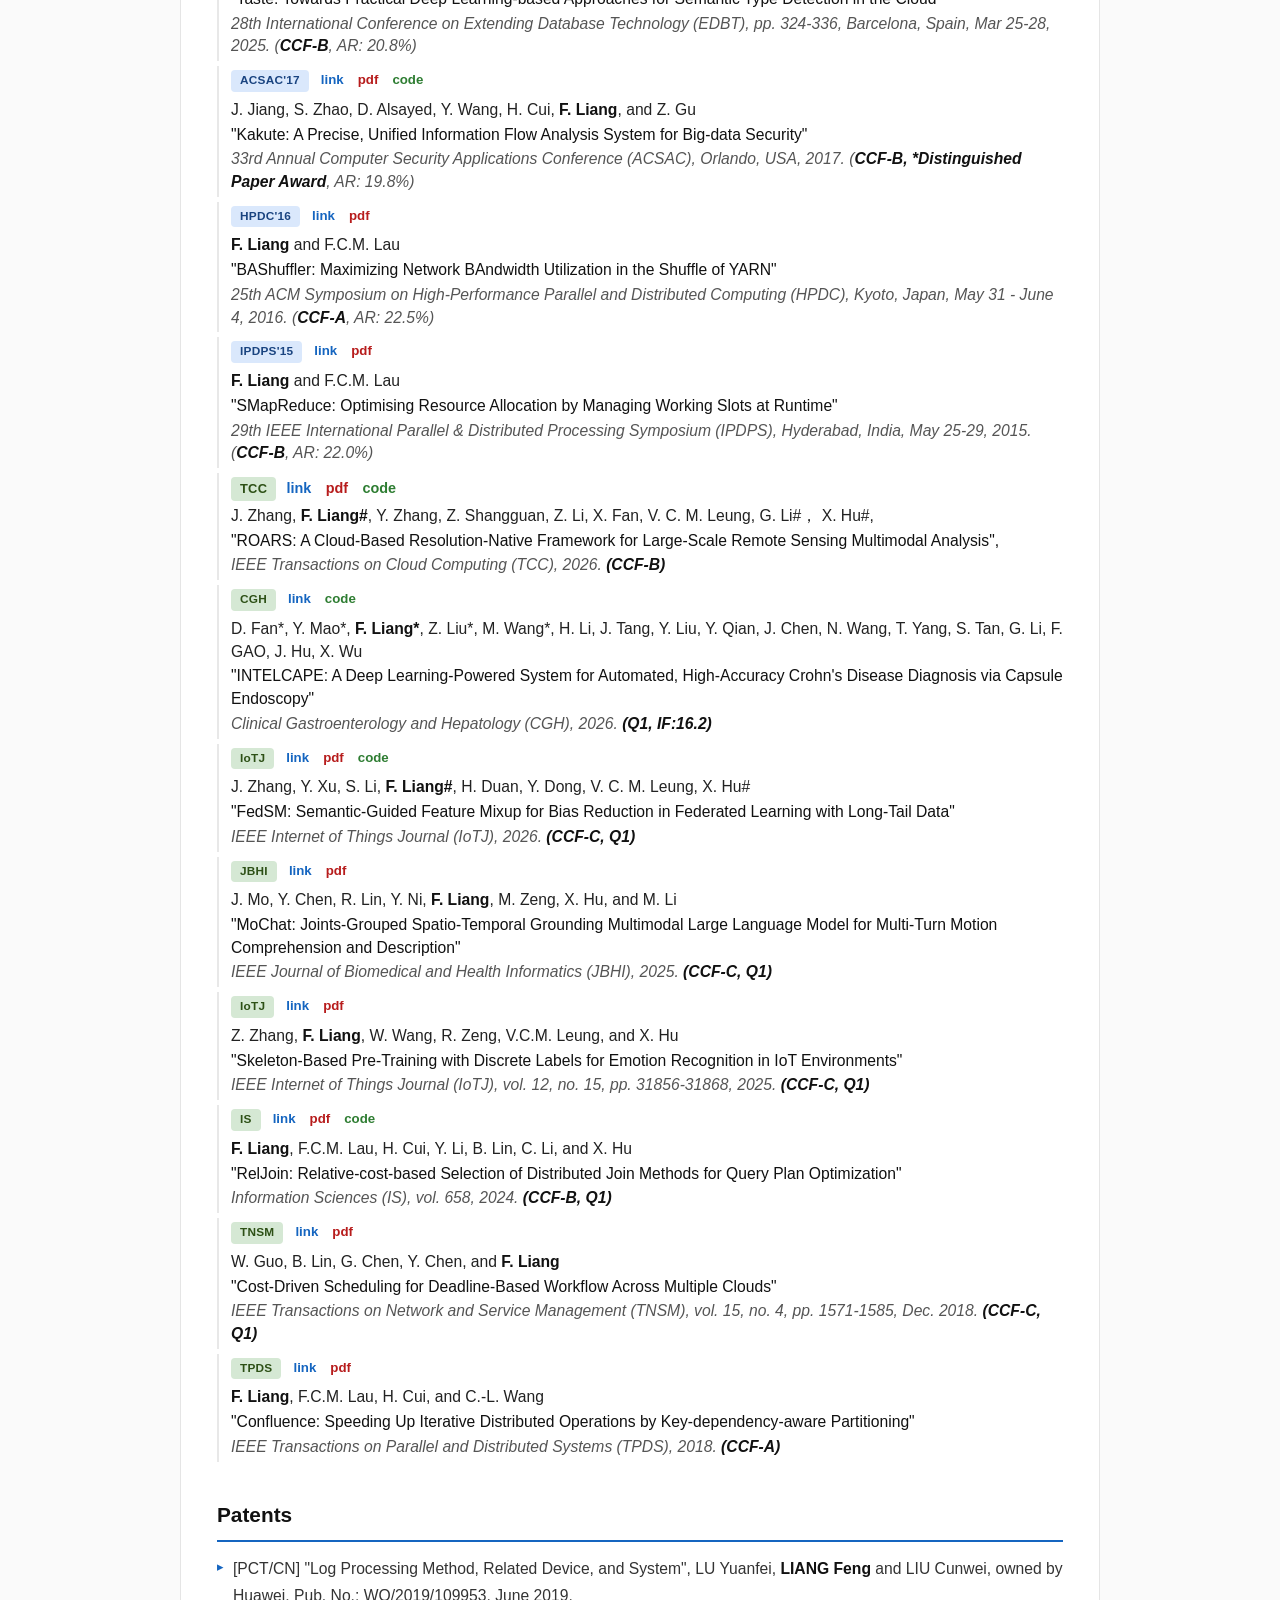
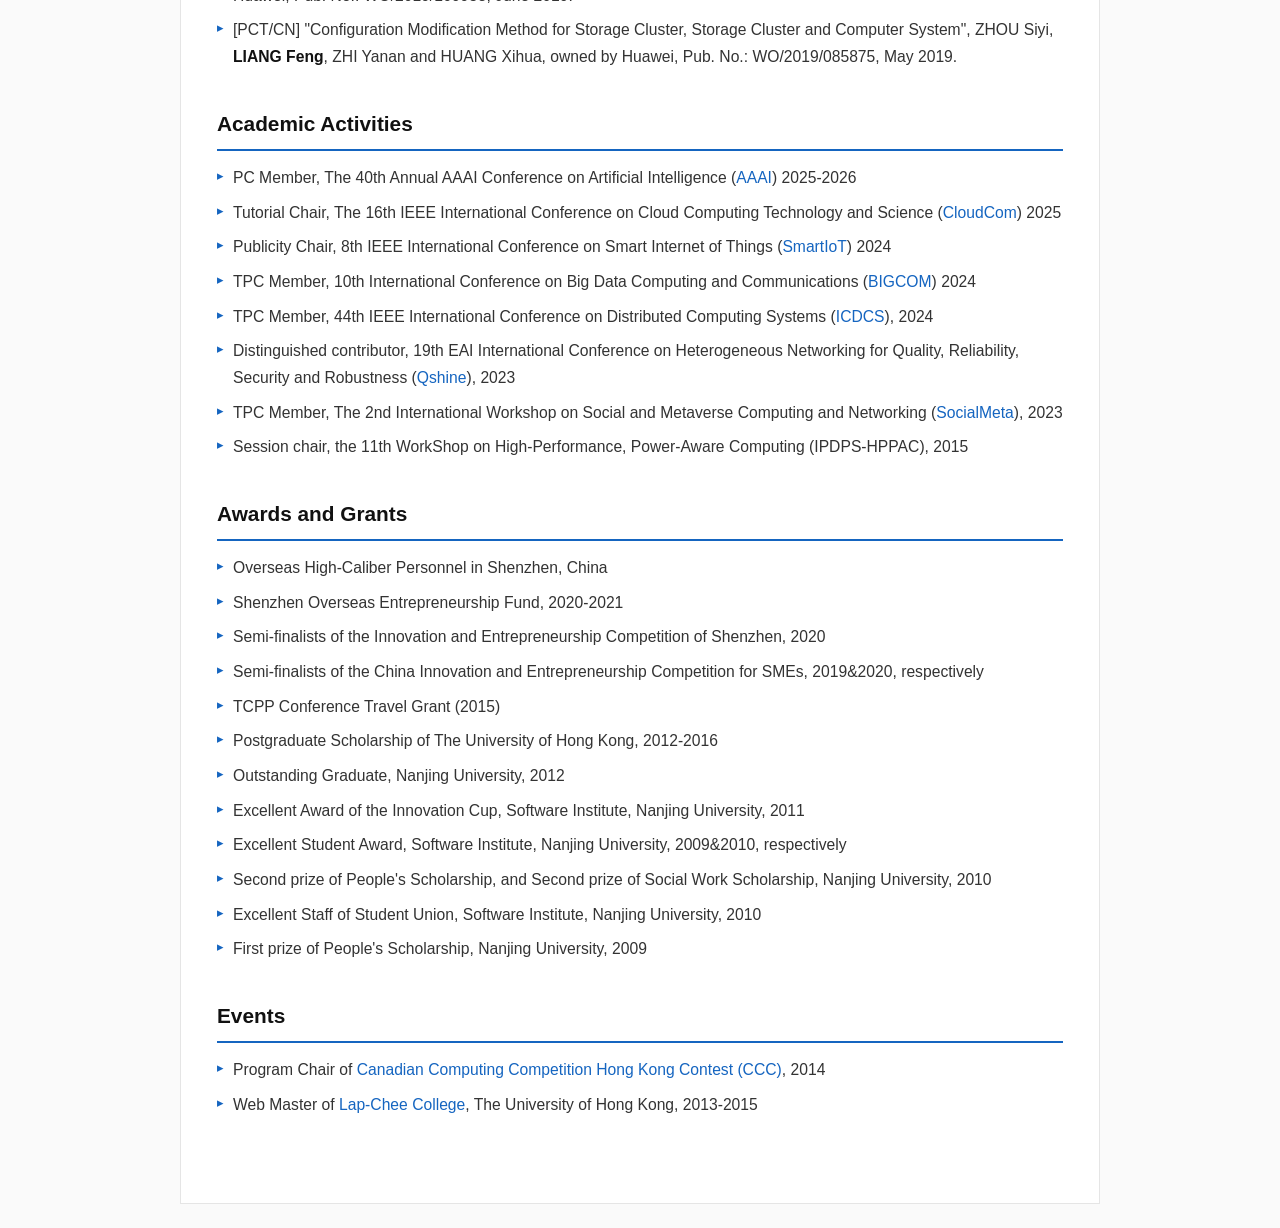
==== commit 1a7ce16c: "fix" ====
--- a/index.html
+++ b/index.html
@@ -51,6 +51,8 @@
                 <div class="background-item">B.Eng. in Software Engineering, Nanjing University (2008-2012)</div>
                 <div class="background-item">PhD Supervisor: <a href="http://i.cs.hku.hk/~fcmlau" target="_blank">Prof. Francis C.M. Lau</a></div>
             </div>
+            <div class="background-item">I have quite a few quotas for PhD students and research assistants throughout the year. 
+                I am always looking for <strong>self-motivated, hard-working and talented</strong> students to join my research group. If you are interested, please send your application to me through my email.</div>
         </div>
     </div>
 
@@ -131,7 +133,7 @@
                     <div class="pub-venue"><i>34th ACM International Conference on Multimedia (ACM MM)</i>, Rio de Janeiro, Brazil, Nov 10-14, 2026. (<b>CCF-A</b>)</div>
                 </div>
                 <div class="pub">
-                    <div class="pub-header"><label class="conf">PRCV'26</label> <a href="paper/vsod3_prcv26.pdf" target="_blank">pdf</a></div>^
+                    <div class="pub-header"><label class="conf">PRCV'26</label> <a href="paper/vsod3_prcv26.pdf" target="_blank">pdf</a></div>
                     <div class="pub-authors">F. Huang, J. Liao, <b>F. Liang</b>, C. Wang, H. Duan</div>
                     <div class="pub-title">"VSOD3.0: A Benchmark Dataset for Video Shot Occlusion Segmentation"</div>
                     <div class="pub-venue"><i>The 9th Chinese Conference on Pattern Recognition and Computer Vision (PRCV)</i>, Harbin, China, Aug 22-25, 2026. (<b>CCF-C</b>)</div>
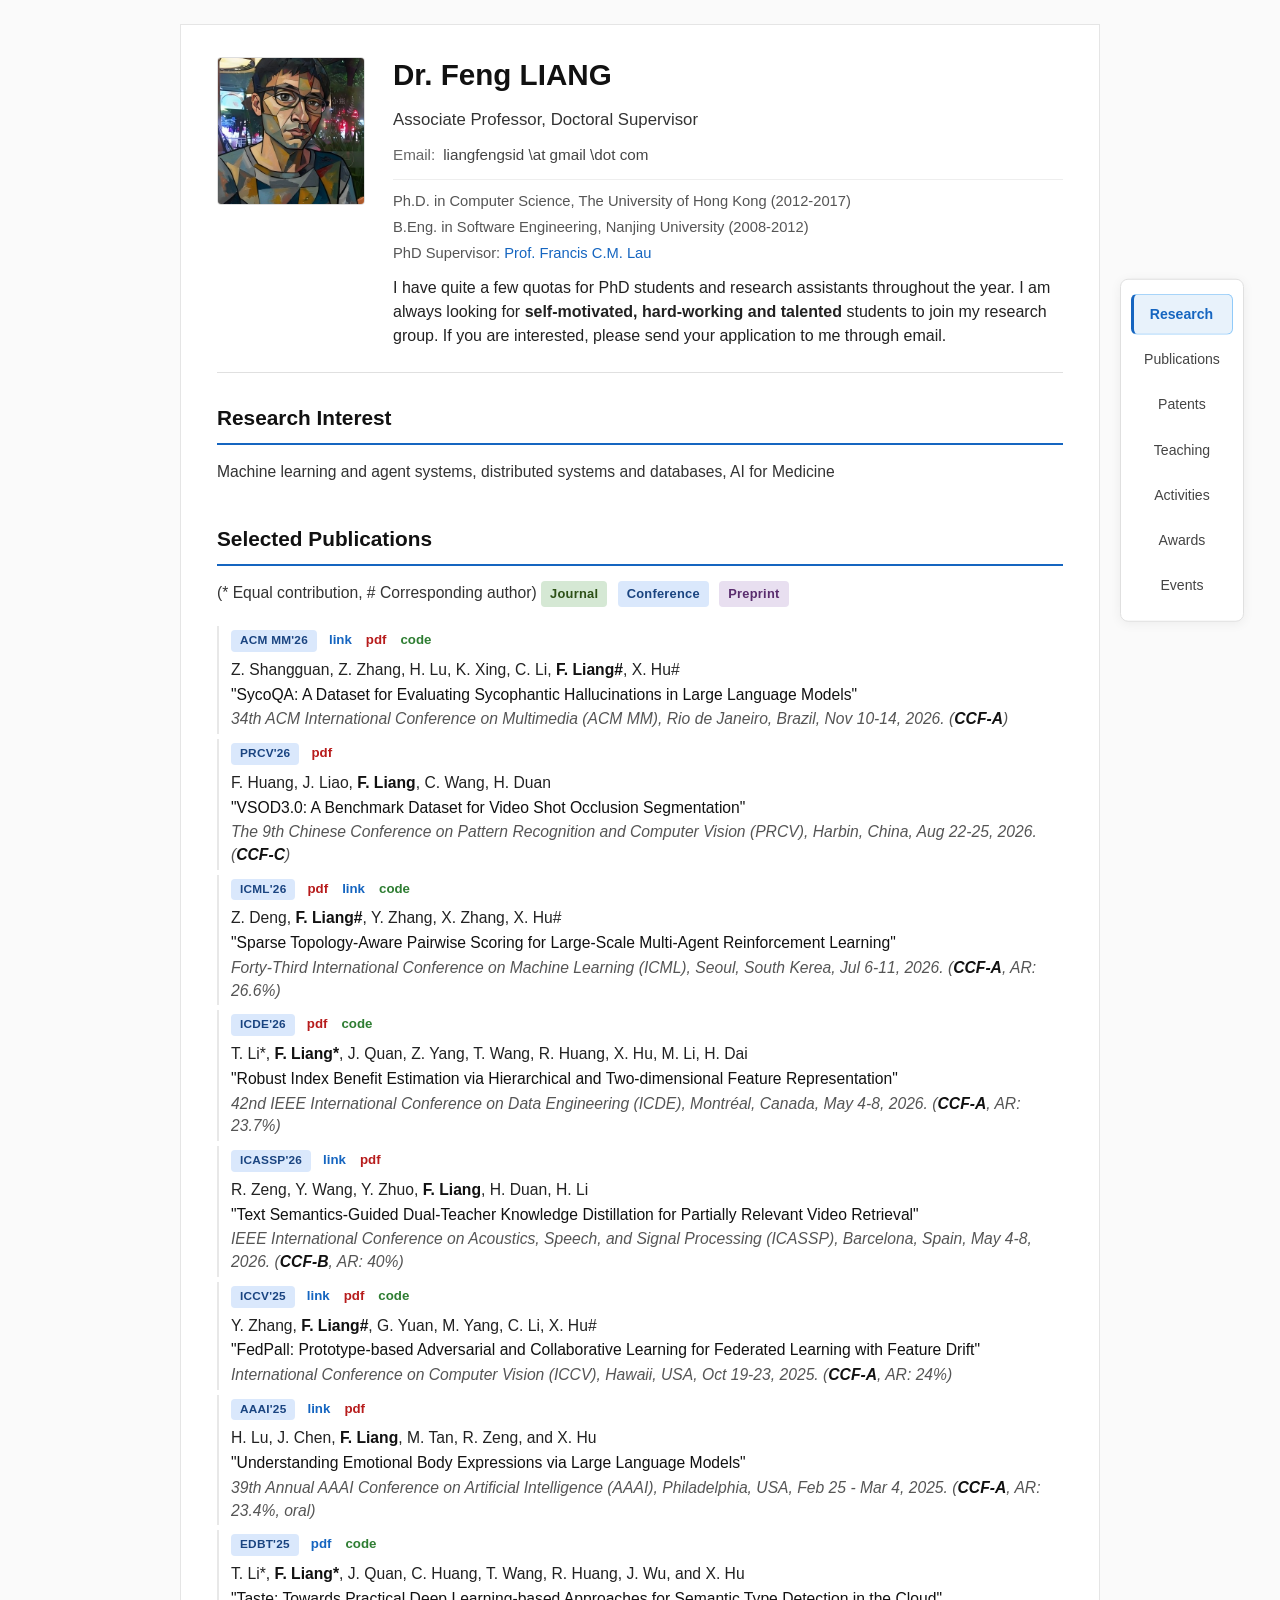
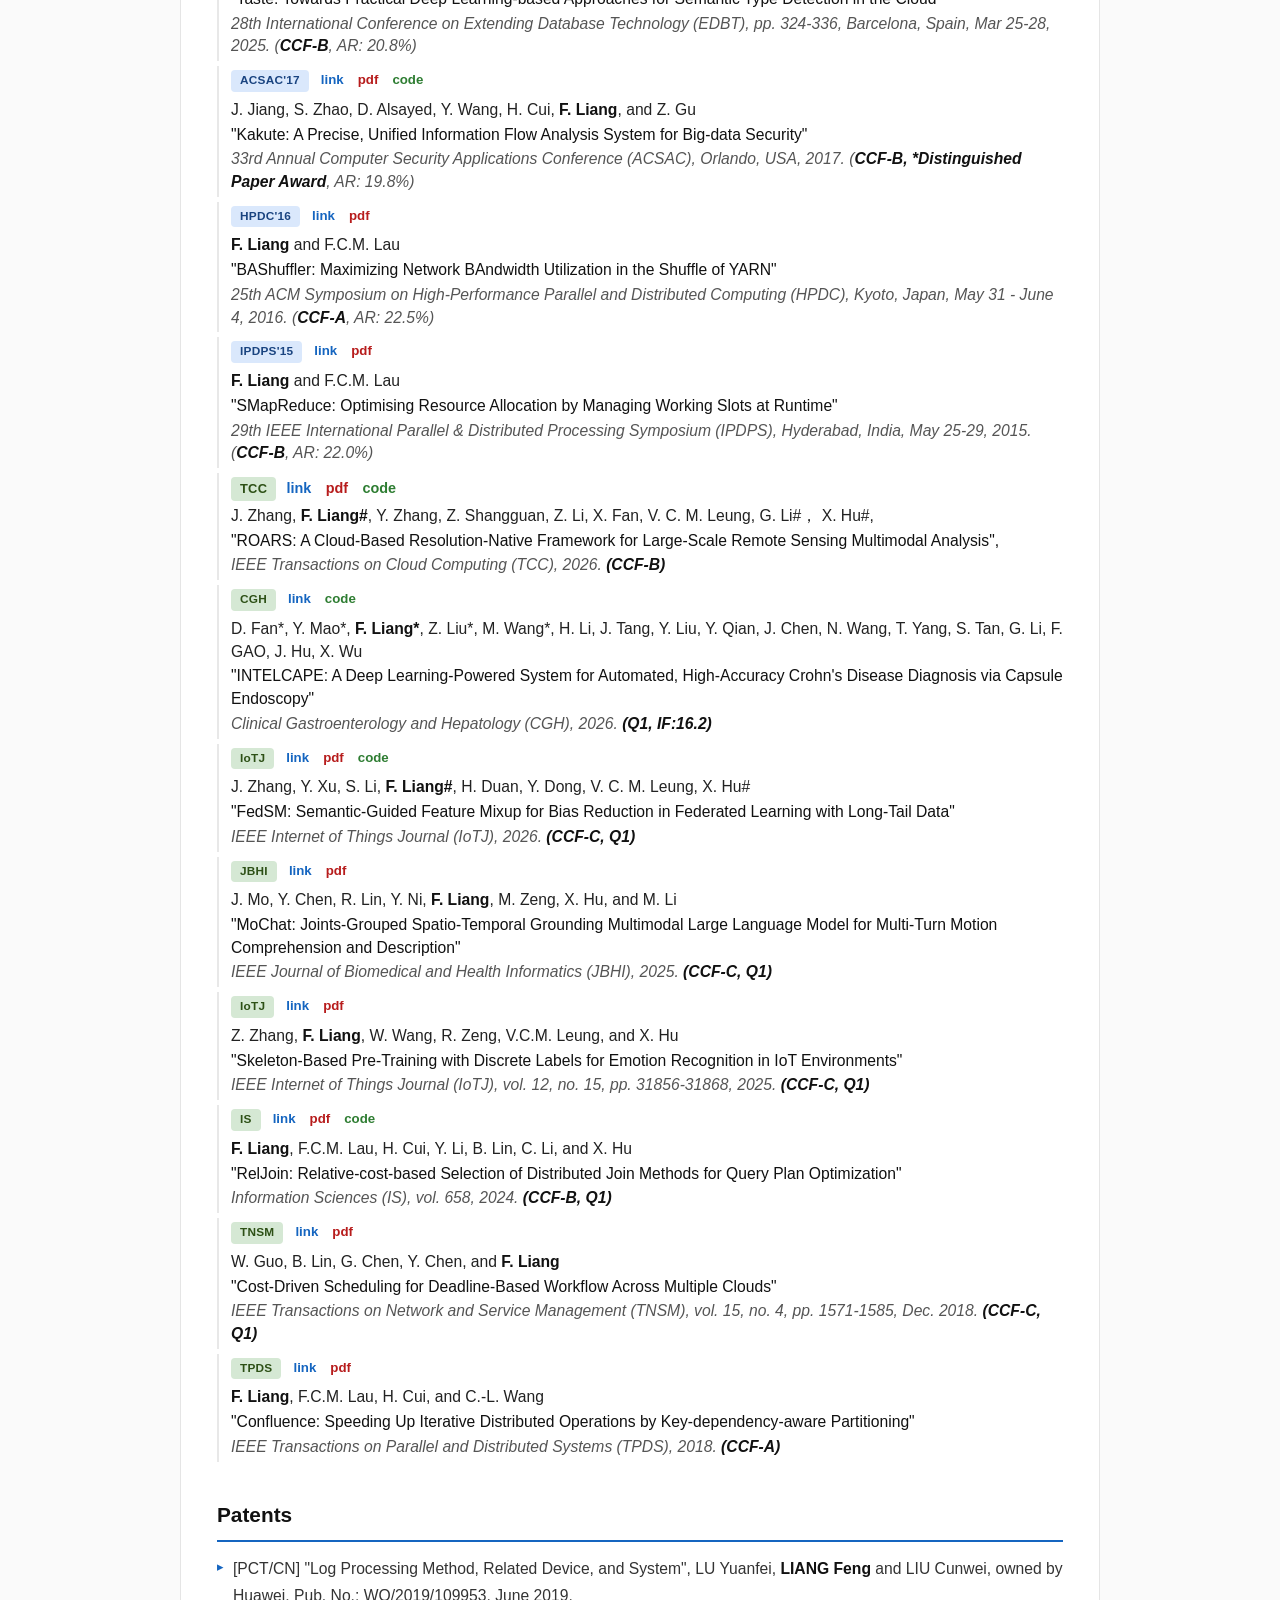
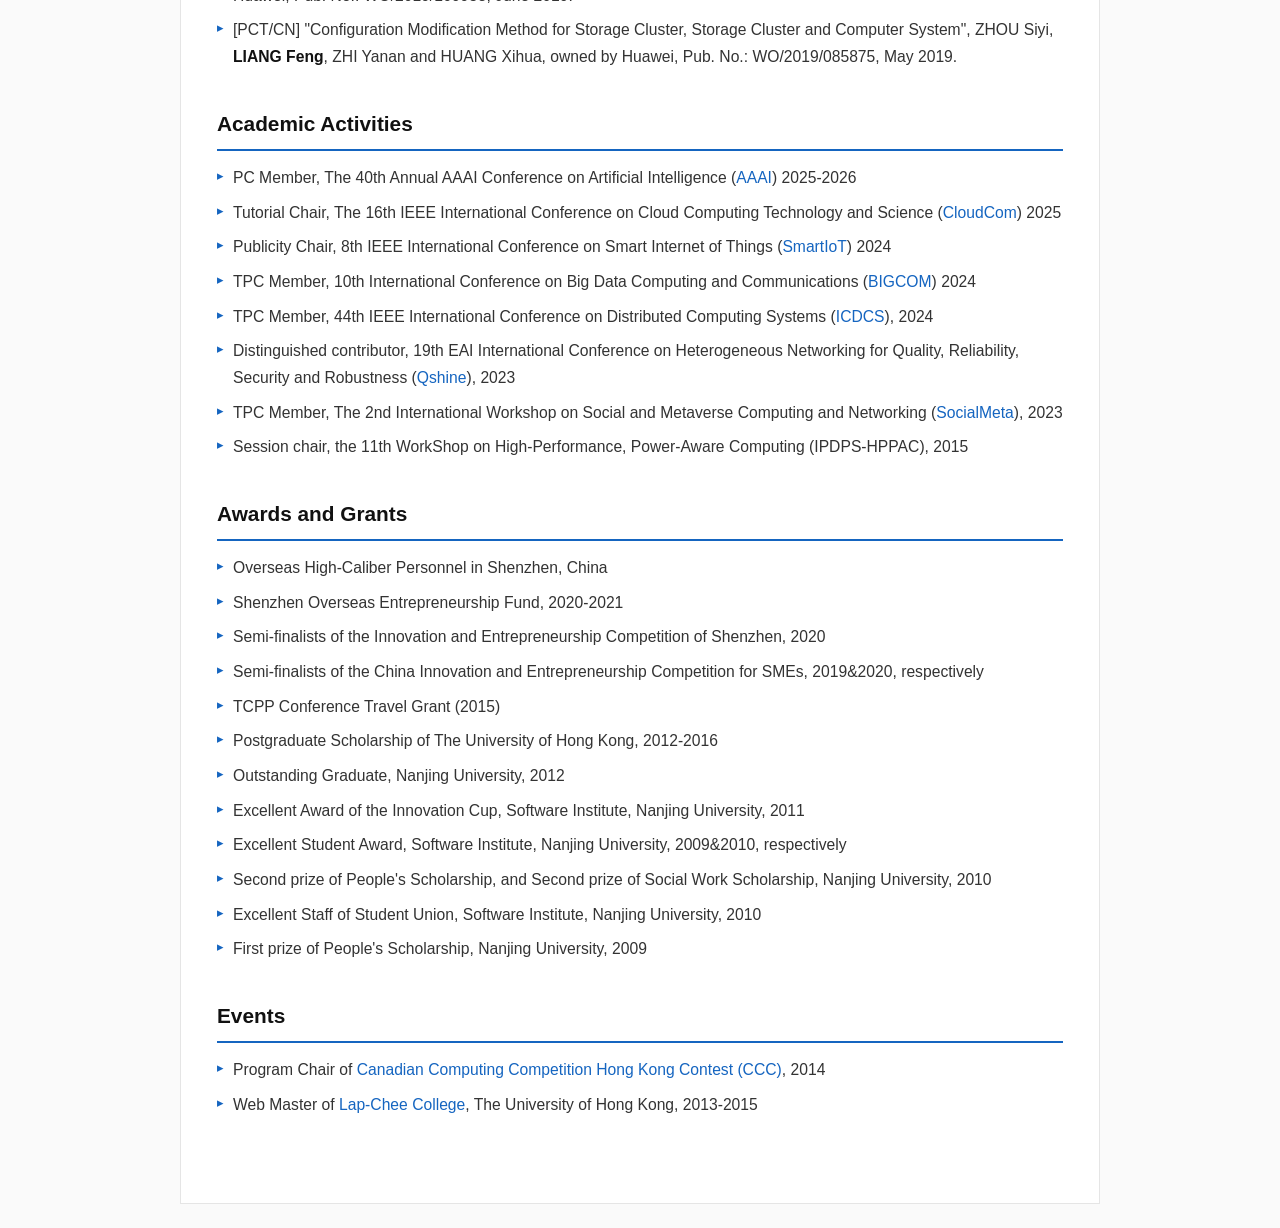
==== commit ceb5167c: "fix" ====
--- a/index.html
+++ b/index.html
@@ -52,7 +52,7 @@
                 <div class="background-item">PhD Supervisor: <a href="http://i.cs.hku.hk/~fcmlau" target="_blank">Prof. Francis C.M. Lau</a></div>
             </div>
             <div class="background-item">I have quite a few quotas for PhD students and research assistants throughout the year. 
-                I am always looking for <strong>self-motivated, hard-working and talented</strong> students to join my research group. If you are interested, please send your application to me through my email.</div>
+                I am always looking for <strong>self-motivated, hard-working and talented</strong> students to join my research group. If you are interested, please send your application to me through email.</div>
         </div>
     </div>
 
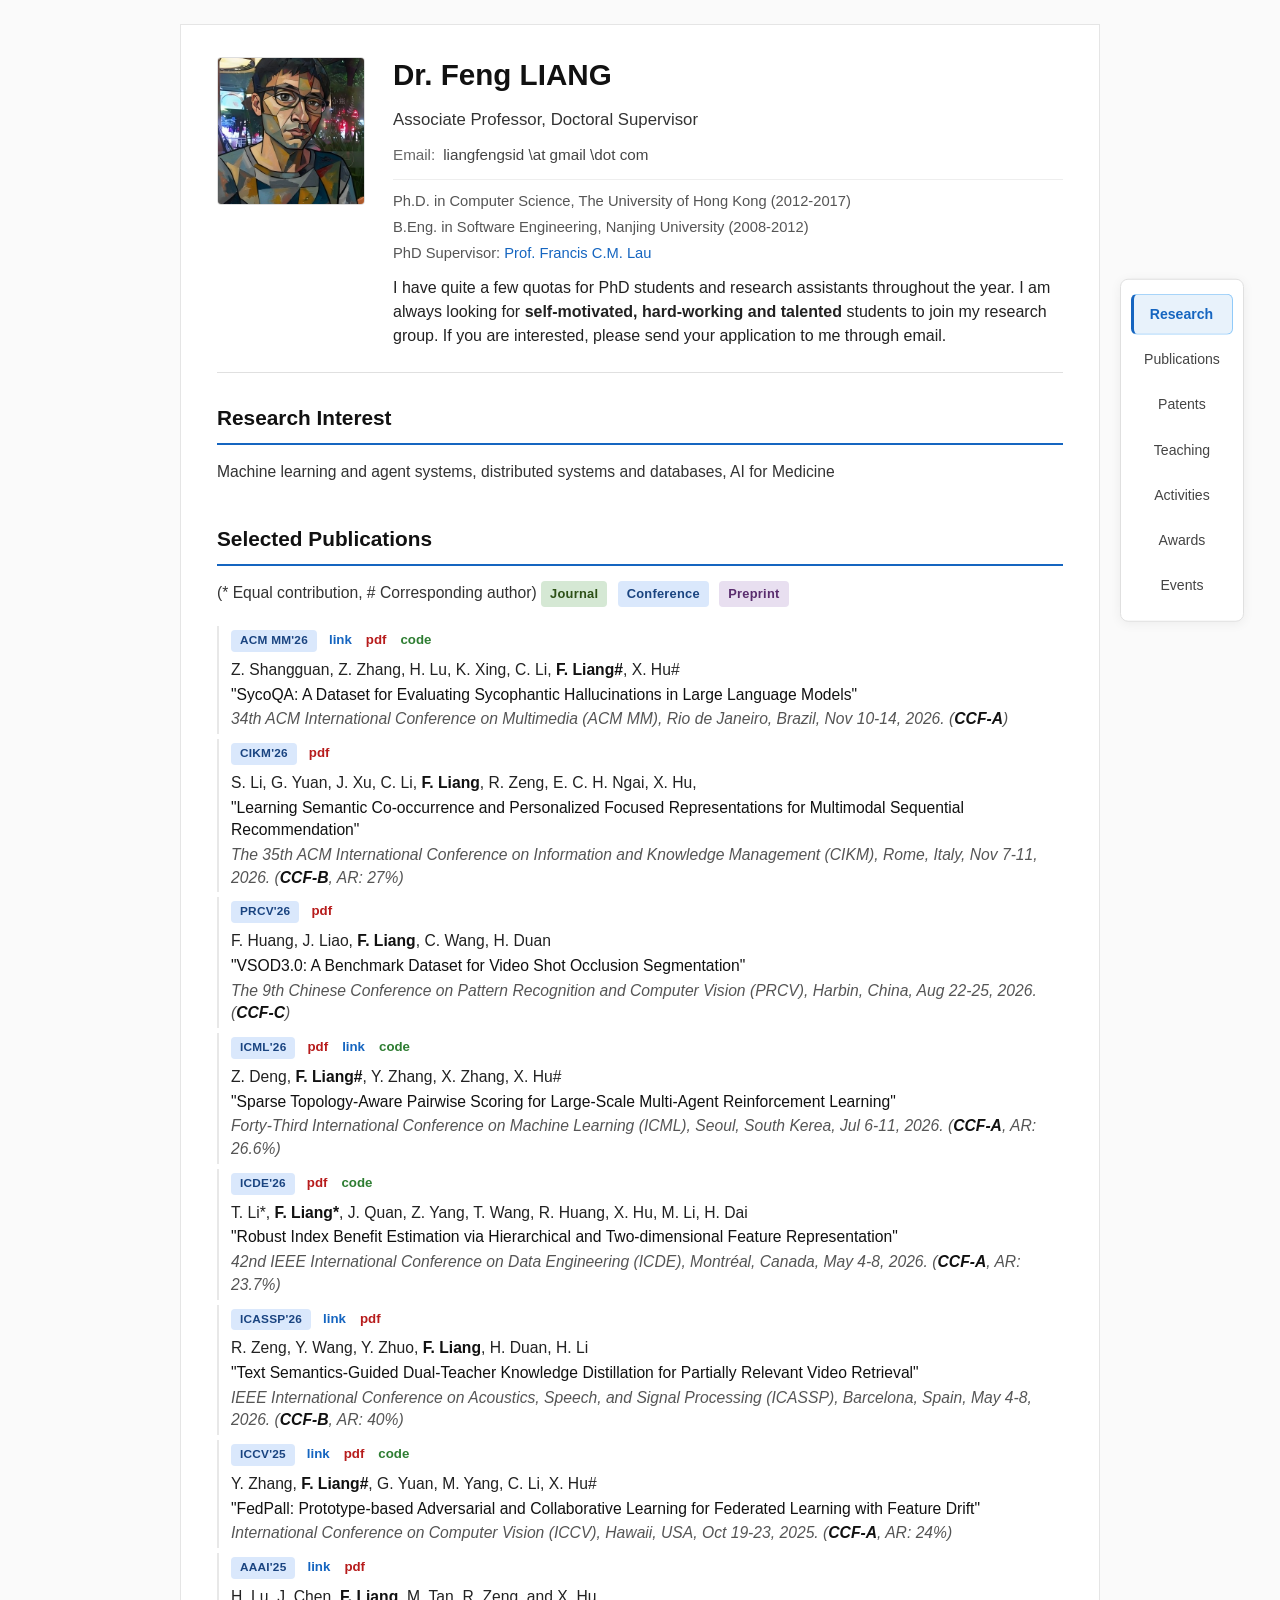
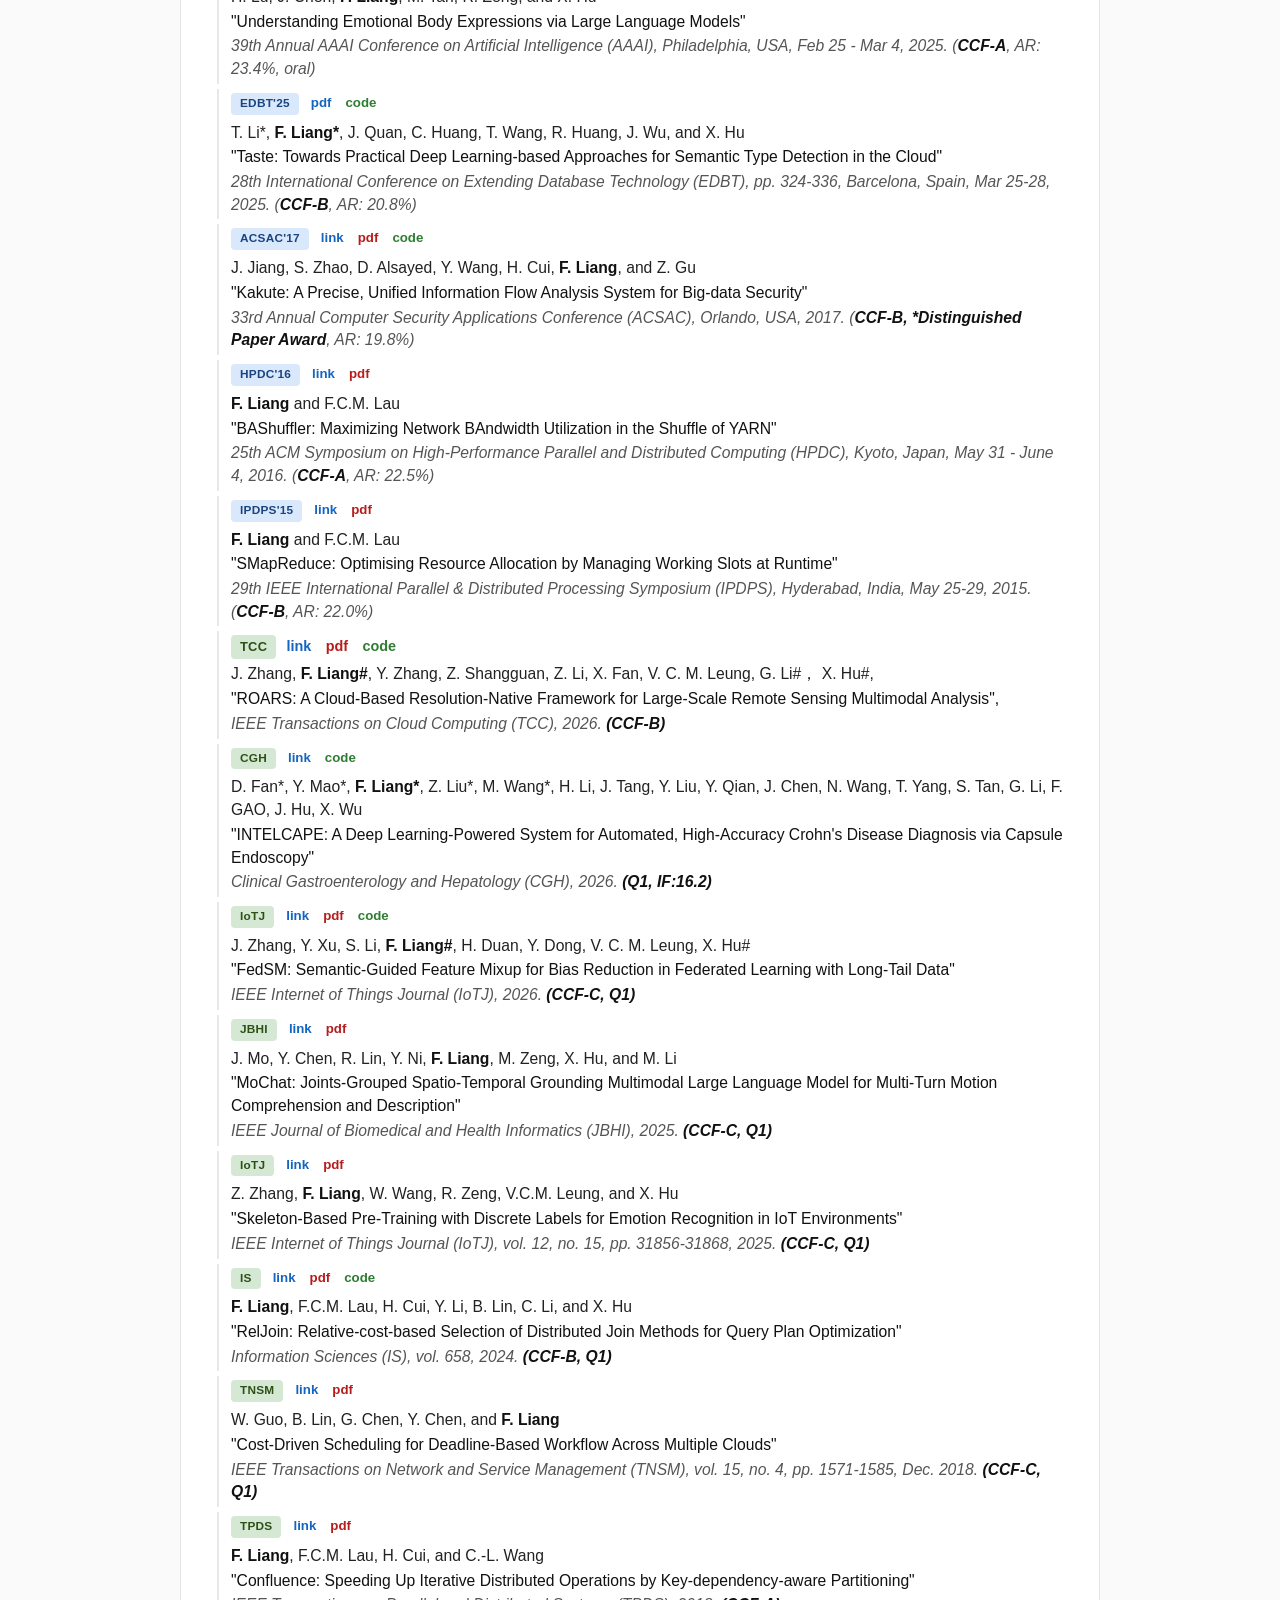
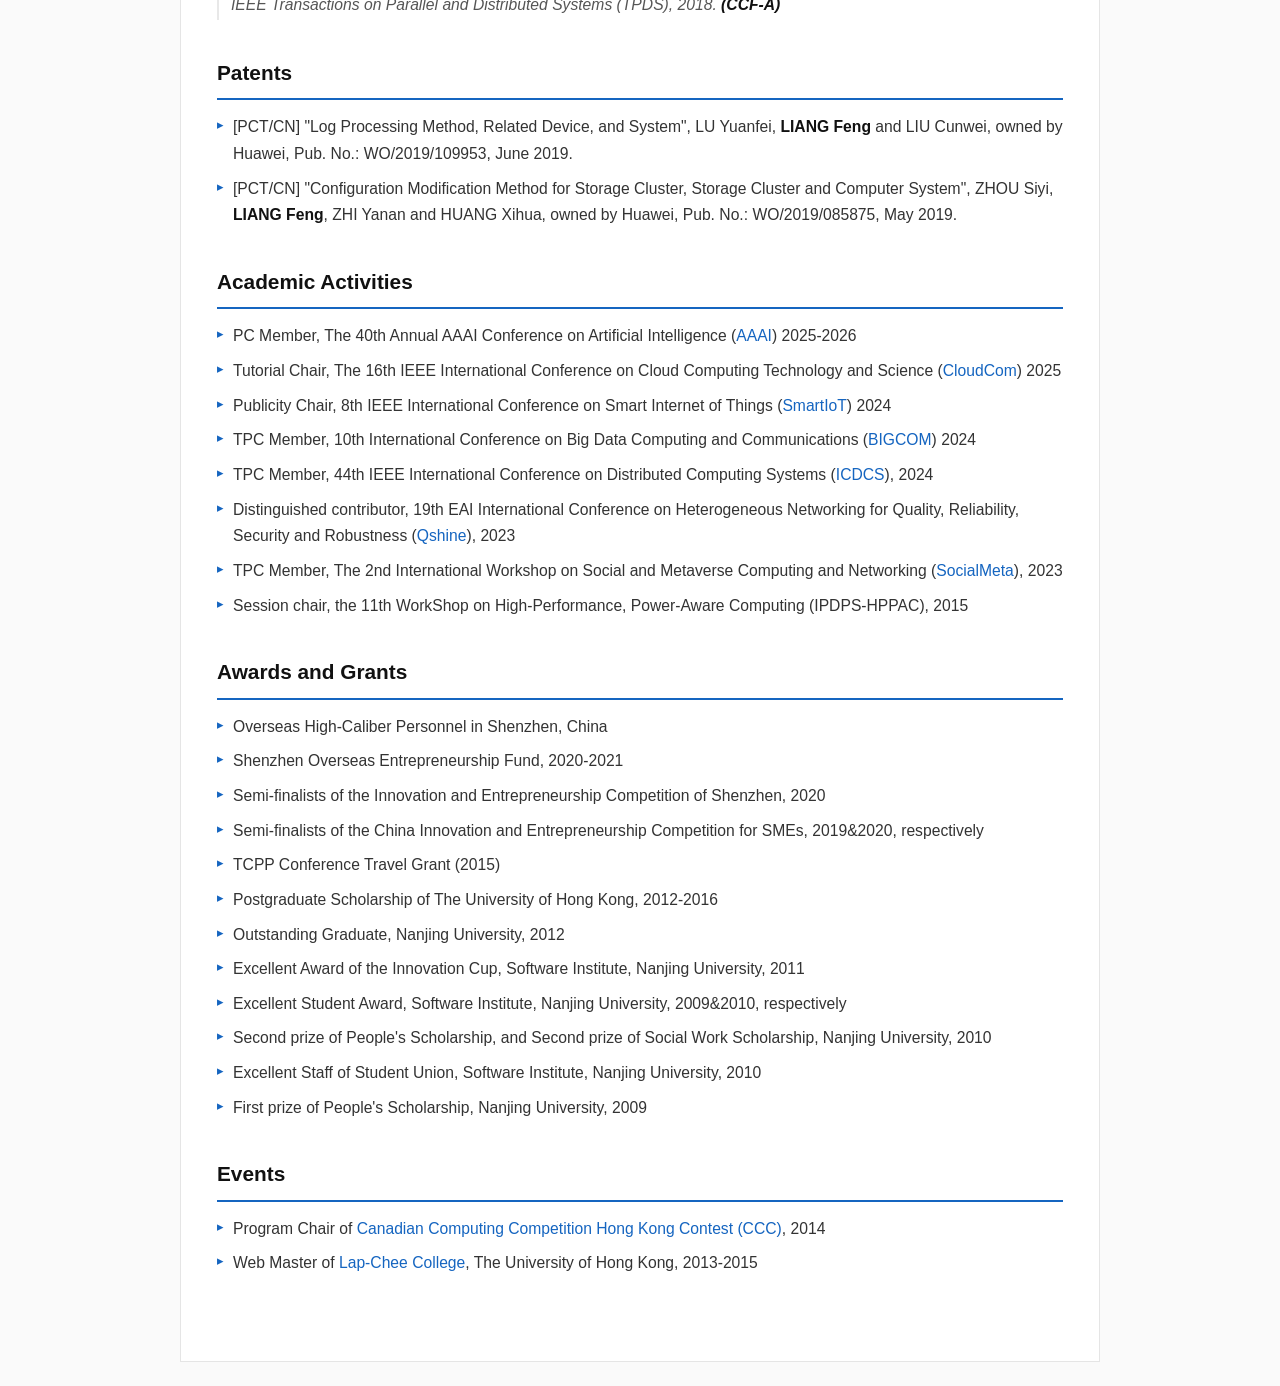
==== commit ec6ab740: "update scoperec cikm" ====
--- a/index.html
+++ b/index.html
@@ -98,9 +98,7 @@
                 <div class="pub"><label class="arxiv">Arxiv</label> &#x2022; J. Zhu, D. Fan#, J. Zhuang, X. Li, X. He, H. Gong, Z. Liu, D. Cai, <b>F. Liang#</b>, G. Li#, J. Hu#, 
                     "EndoAgent: A Hierarchical Multi-Modal Agent System for Capsule Endoscopy Video Analysis", <i></i> 2025. <b></b></div>
                 
-                <div class="pub"><label class="arxiv">Arxiv</label> &#x2022; S. Li, G. Yuan, J. Xu, C. Li, <b>F. Liang</b>, R. Zeng, E. C. H. Ngai, X. Hu, 
-                    "Learning Semantic Co-occurrence and Personalized Focused Representations for Multimodal Sequential Recommendation", 
-                    <i>The 35th ACM International Conference on Information and Knowledge Management (CIKM)</i>, 2026. <b>(CCF-A)</b></div>
+                
                 <div class="pub"><label class="arxiv">Arxiv</label> &#x2022; Q. Yang, <b>F. Liang</b>, Z. Deng, Y. Zhang, X. Hu, 
                     "PatMask: A Pluggable Adversarial Topology Mask for Multi-Agent Reinforcement Learning under Communication Disconnection", <i></i> 2026. <b></b></div>
                 
@@ -131,6 +129,12 @@
                     <div class="pub-authors">Z. Shangguan, Z. Zhang, H. Lu, K. Xing, C. Li, <b>F. Liang#</b>, X. Hu#</div>
                     <div class="pub-title">"SycoQA: A Dataset for Evaluating Sycophantic Hallucinations in Large Language Models"</div>
                     <div class="pub-venue"><i>34th ACM International Conference on Multimedia (ACM MM)</i>, Rio de Janeiro, Brazil, Nov 10-14, 2026. (<b>CCF-A</b>)</div>
+                </div>
+                <div class="pub">
+                    <div class="pub-header"><label class="conf">CIKM'26</label> <a href="paper/ScopeRec_cikm26.pdf" target="_blank">pdf</a></div>
+                    <div class="pub-authors">S. Li, G. Yuan, J. Xu, C. Li, <b>F. Liang</b>, R. Zeng, E. C. H. Ngai, X. Hu,</div>
+                    <div class="pub-title">"Learning Semantic Co-occurrence and Personalized Focused Representations for Multimodal Sequential Recommendation"</div>
+                    <div class="pub-venue"><i>The 35th ACM International Conference on Information and Knowledge Management (CIKM)</i>, Rome, Italy, Nov 7-11, 2026. (<b>CCF-B</b>, AR: 27%)</div>
                 </div>
                 <div class="pub">
                     <div class="pub-header"><label class="conf">PRCV'26</label> <a href="paper/vsod3_prcv26.pdf" target="_blank">pdf</a></div>
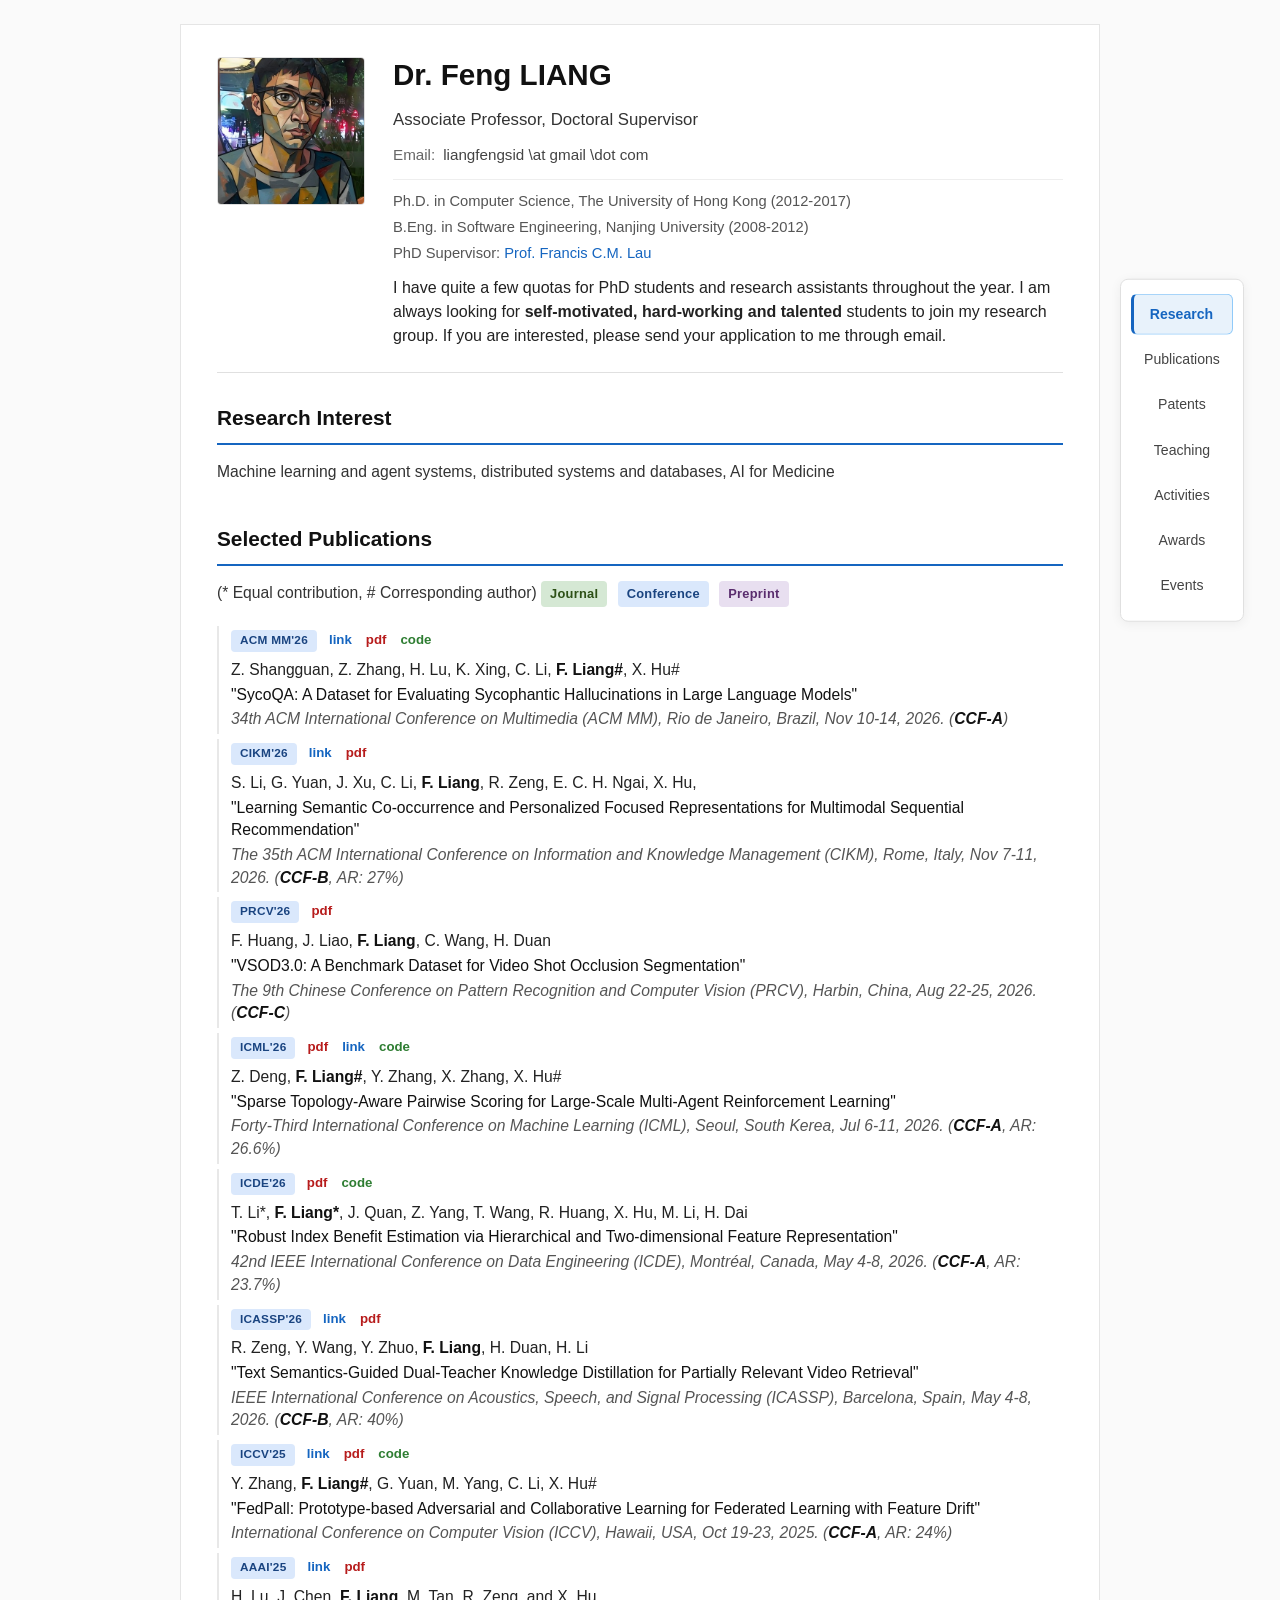
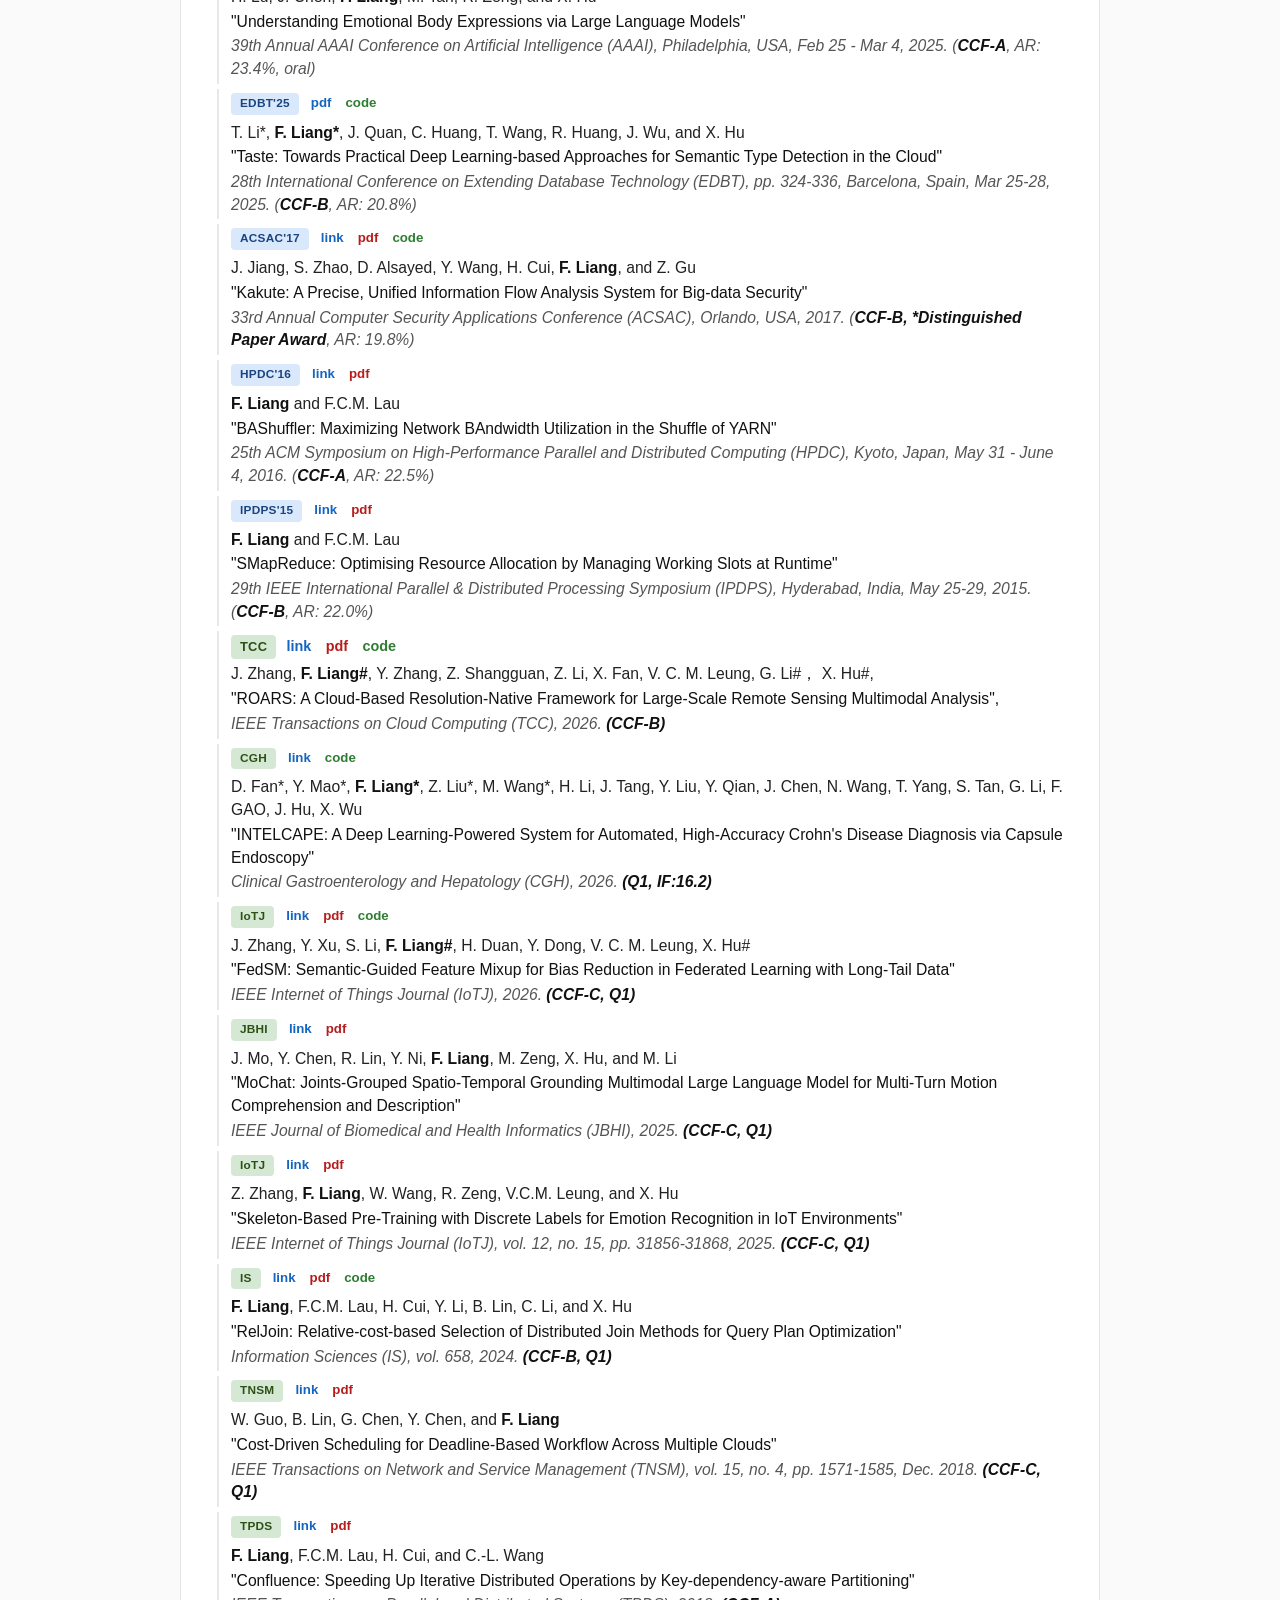
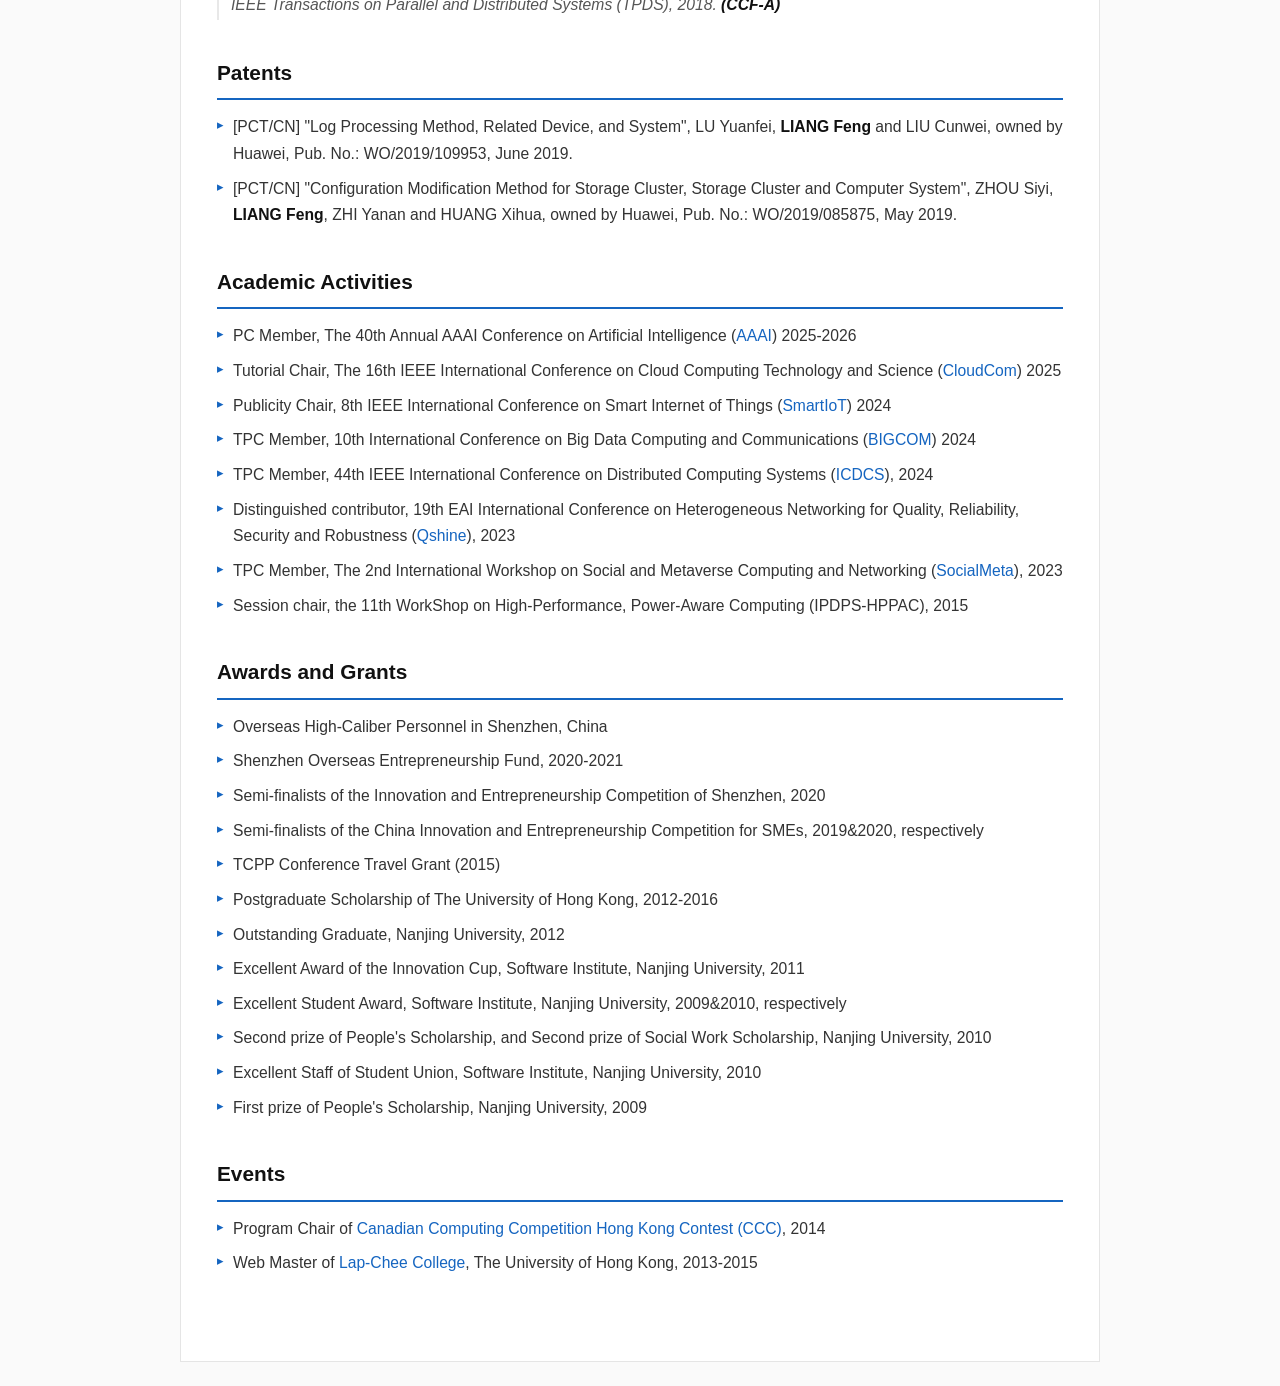
==== commit 9633ccd2: "update link" ====
--- a/index.html
+++ b/index.html
@@ -131,7 +131,7 @@
                     <div class="pub-venue"><i>34th ACM International Conference on Multimedia (ACM MM)</i>, Rio de Janeiro, Brazil, Nov 10-14, 2026. (<b>CCF-A</b>)</div>
                 </div>
                 <div class="pub">
-                    <div class="pub-header"><label class="conf">CIKM'26</label> <a href="paper/ScopeRec_cikm26.pdf" target="_blank">pdf</a></div>
+                    <div class="pub-header"><label class="conf">CIKM'26</label> <a href="https://doi.org/10.1145/3799682.3840661" target="_blank">link</a> <a href="paper/ScopeRec_cikm26.pdf" target="_blank">pdf</a></div>
                     <div class="pub-authors">S. Li, G. Yuan, J. Xu, C. Li, <b>F. Liang</b>, R. Zeng, E. C. H. Ngai, X. Hu,</div>
                     <div class="pub-title">"Learning Semantic Co-occurrence and Personalized Focused Representations for Multimodal Sequential Recommendation"</div>
                     <div class="pub-venue"><i>The 35th ACM International Conference on Information and Knowledge Management (CIKM)</i>, Rome, Italy, Nov 7-11, 2026. (<b>CCF-B</b>, AR: 27%)</div>
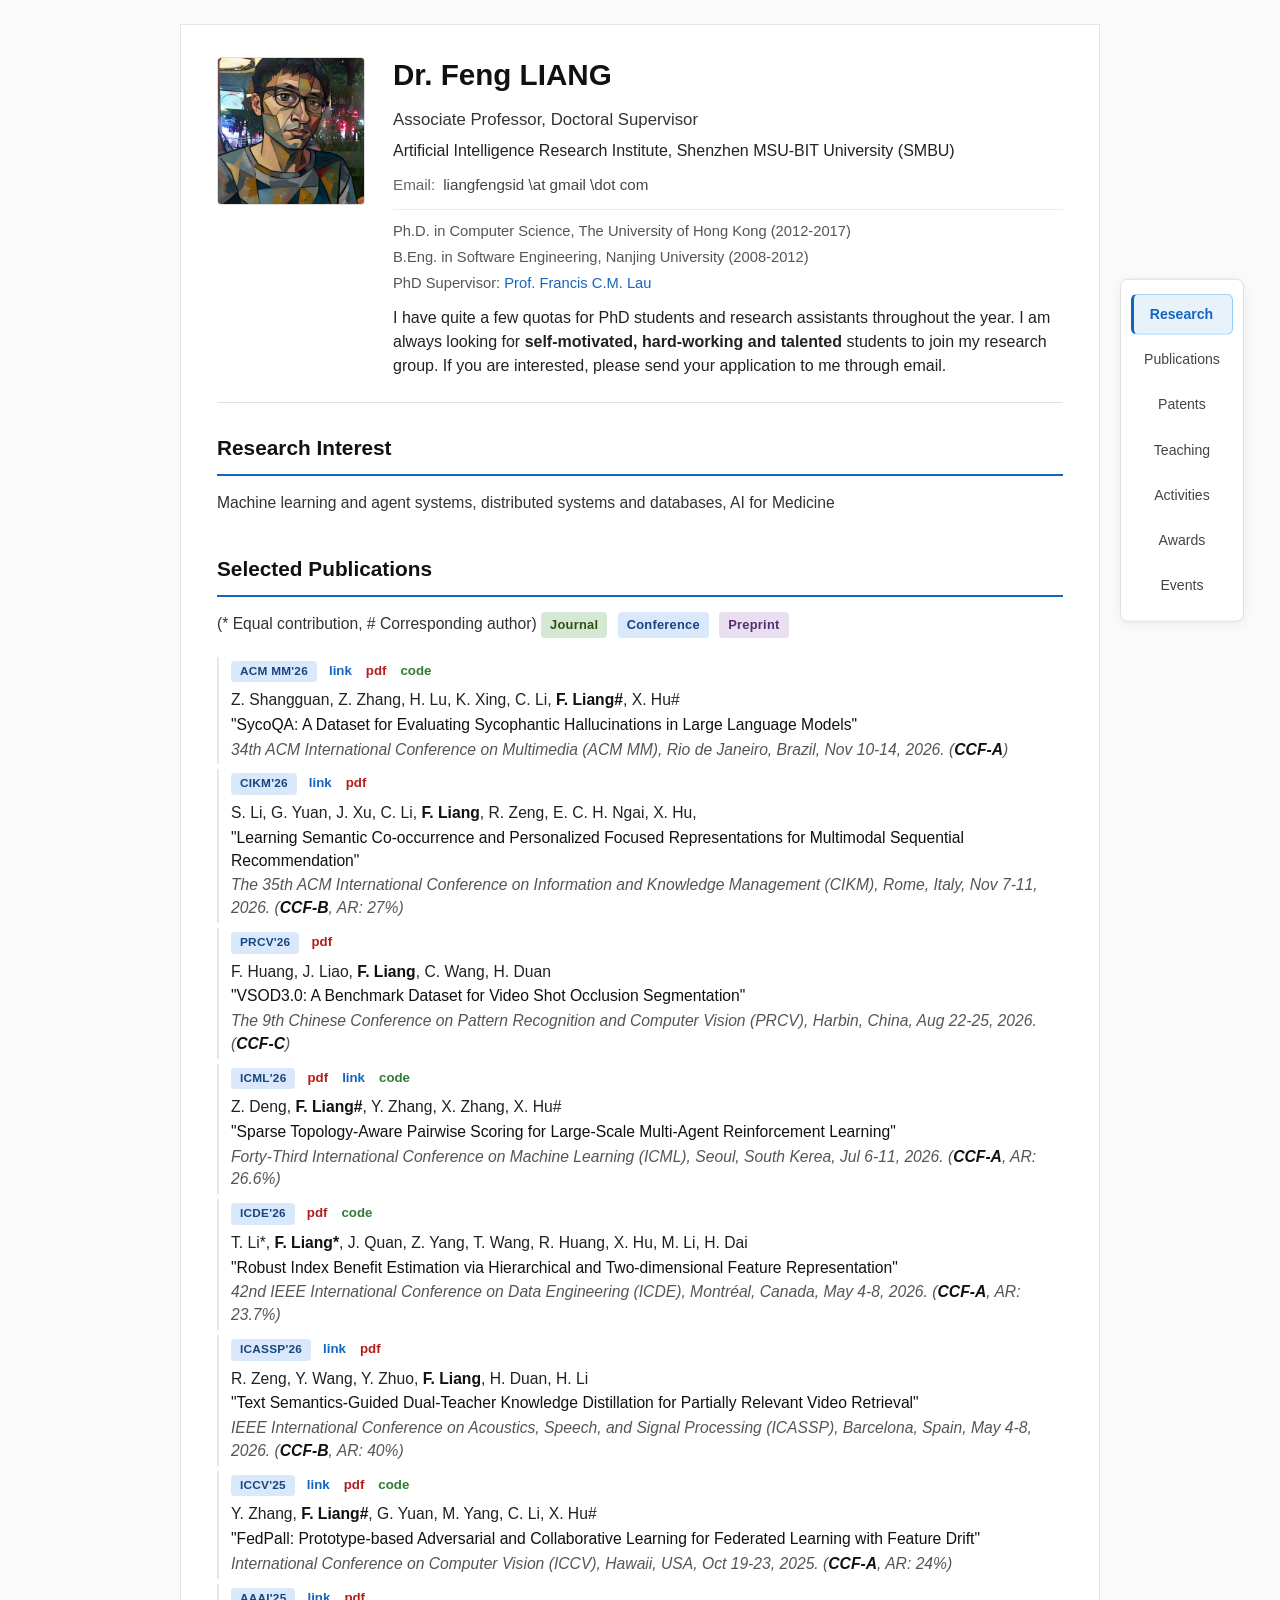
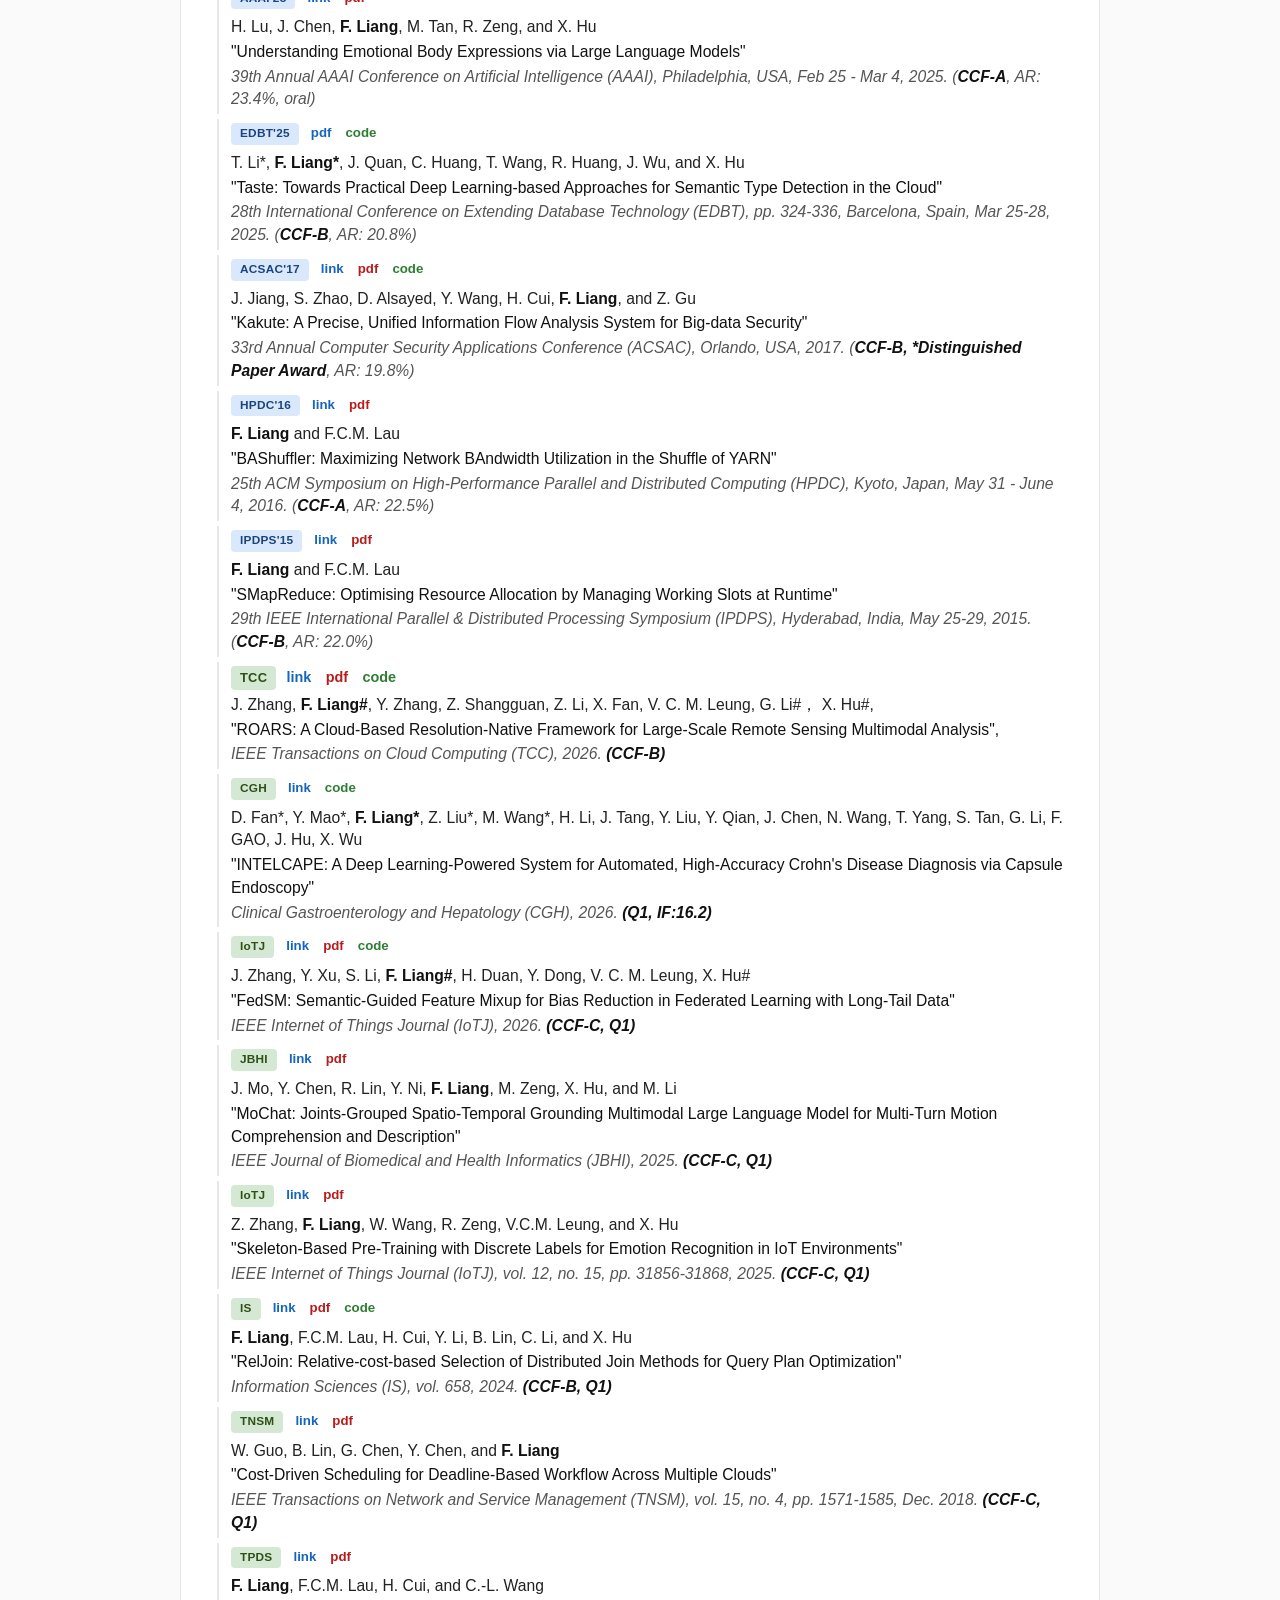
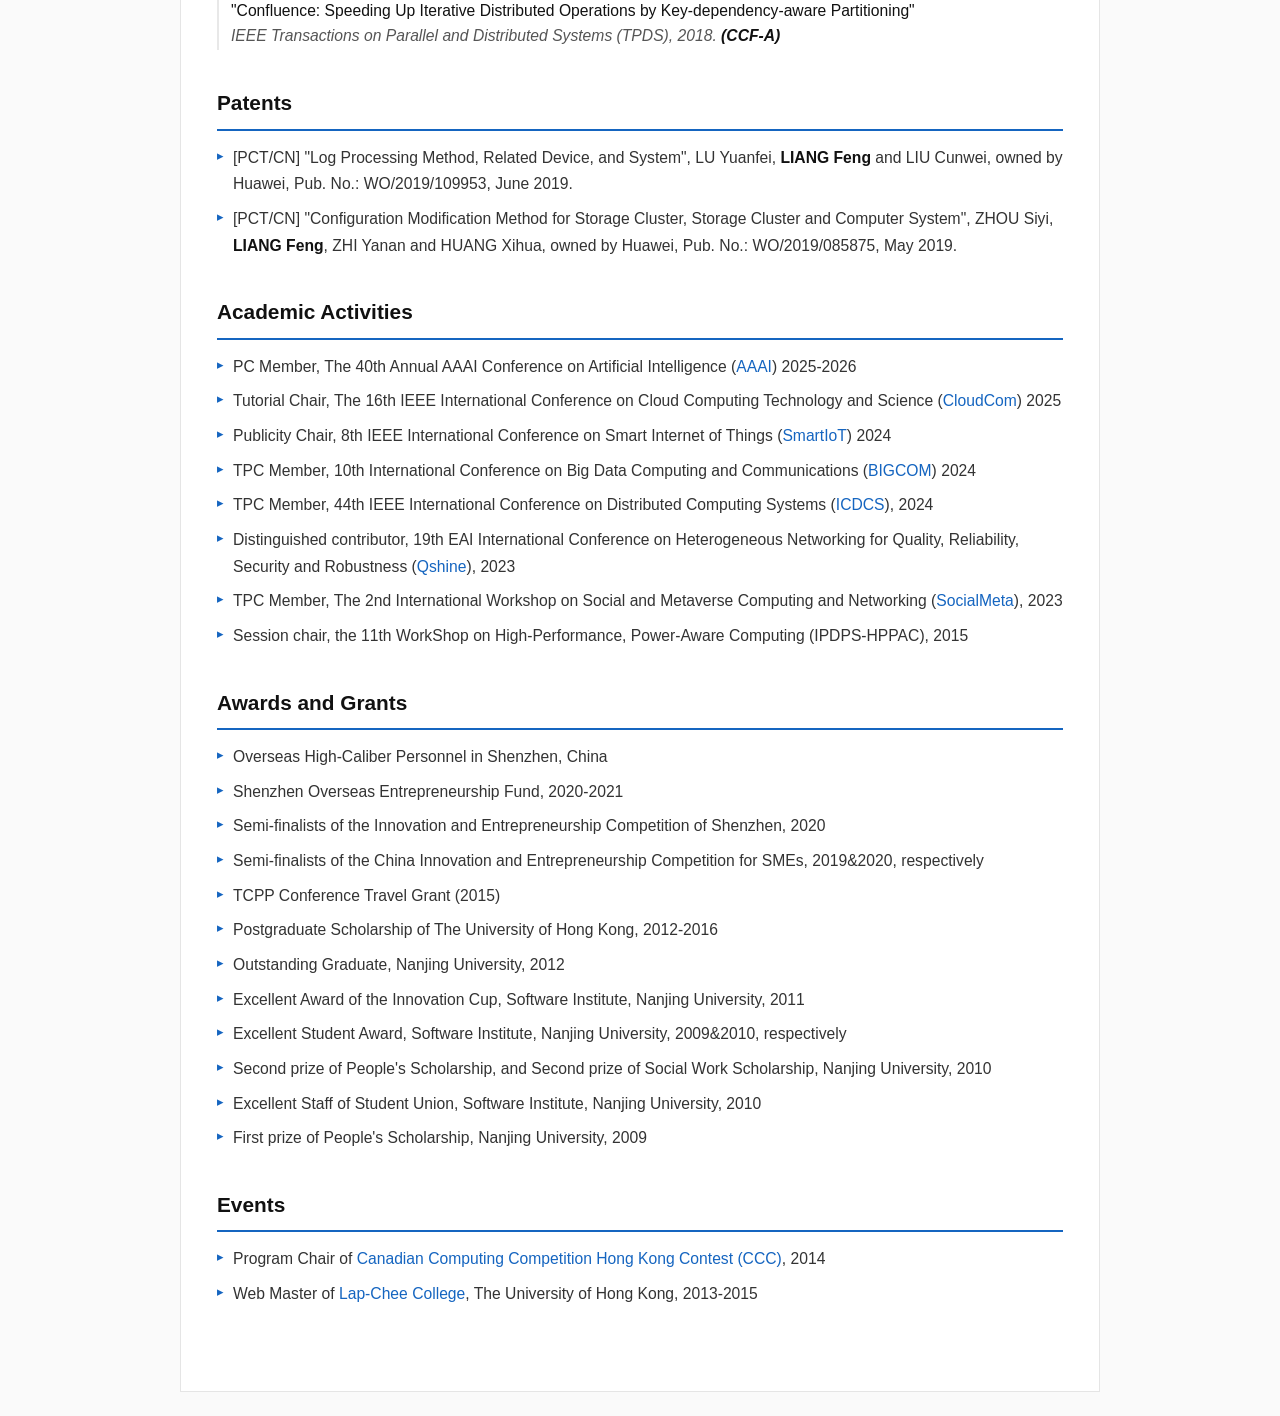
==== commit 49f57528: "minor update" ====
--- a/index.html
+++ b/index.html
@@ -27,11 +27,11 @@
             <div class="header-main-info">
                 <div class="header-position">
                     <div class="position-title">Associate Professor, Doctoral Supervisor</div>
-                    <!--
+                    
                     <div class="position-institution">
                         Artificial Intelligence Research Institute, Shenzhen MSU-BIT University (SMBU)
                     </div>
-                    -->
+                    
                 </div>
                 <div class="header-contact">
                     <div class="contact-item">
@@ -95,8 +95,6 @@
                     "'What I Sign Is Not What I See': Towards Explainable and Trustworthy Cryptocurrency Wallet Signatures", <i></i> 2025. <b></b></div>
                 <div class="pub"><label class="arxiv">Arxiv</label> &#x2022; <b>F. Liang</b>, Y. Xu, H. Duan, C. Chen, X. Hu, 
                     "HetMG: Rethinking Hybrid-Parallel Training in Heterogeneous-Capacity Clusters", <i></i> 2025. <b></b></div>
-                <div class="pub"><label class="arxiv">Arxiv</label> &#x2022; J. Zhu, D. Fan#, J. Zhuang, X. Li, X. He, H. Gong, Z. Liu, D. Cai, <b>F. Liang#</b>, G. Li#, J. Hu#, 
-                    "EndoAgent: A Hierarchical Multi-Modal Agent System for Capsule Endoscopy Video Analysis", <i></i> 2025. <b></b></div>
                 
                 
                 <div class="pub"><label class="arxiv">Arxiv</label> &#x2022; Q. Yang, <b>F. Liang</b>, Z. Deng, Y. Zhang, X. Hu, 
@@ -198,6 +196,13 @@
                 </div>
 
 
+                <!--
+                <div class="pub"><label class="journal">TCC</label> <a href="" target="_blank">link</a> <a href="" target="_blank">pdf</a>
+                    <div class="pub-authors">J. Zhu, D. Fan#, J. Zhuang, X. Li, X. He, H. Gong, Z. Liu, D. Cai, <b>F. Liang#</b>, G. Li#, J. Hu#, </div>
+                    <div class="pub-title">"EndoAgent: A Hierarchical Multi-Modal Agent System for Capsule Endoscopy Video Analysis",</div>
+                    <div class="pub-venue"><i>IEEE Journal of Biomedical and Health Informatics (JBHI)</i>, 2026. <b>(CCF-C, Q1)</b></div>
+                </div>
+                -->
                 <div class="pub"><label class="journal">TCC</label> <a href="https://doi.org/10.1109/TCC.2026.3721293" target="_blank">link</a> <a href="./paper/roars_tcc26.pdf" target="_blank">pdf</a> <a href="https://github.com/DistriAI/roars" target="_blank">code</a>
                     <div class="pub-authors">J. Zhang, <b>F. Liang#</b>, Y. Zhang, Z. Shangguan, Z. Li, X. Fan, V. C. M. Leung, G. Li#， X. Hu#, </div>
                     <div class="pub-title">"ROARS: A Cloud-Based Resolution-Native Framework for Large-Scale Remote Sensing Multimodal Analysis",</div>
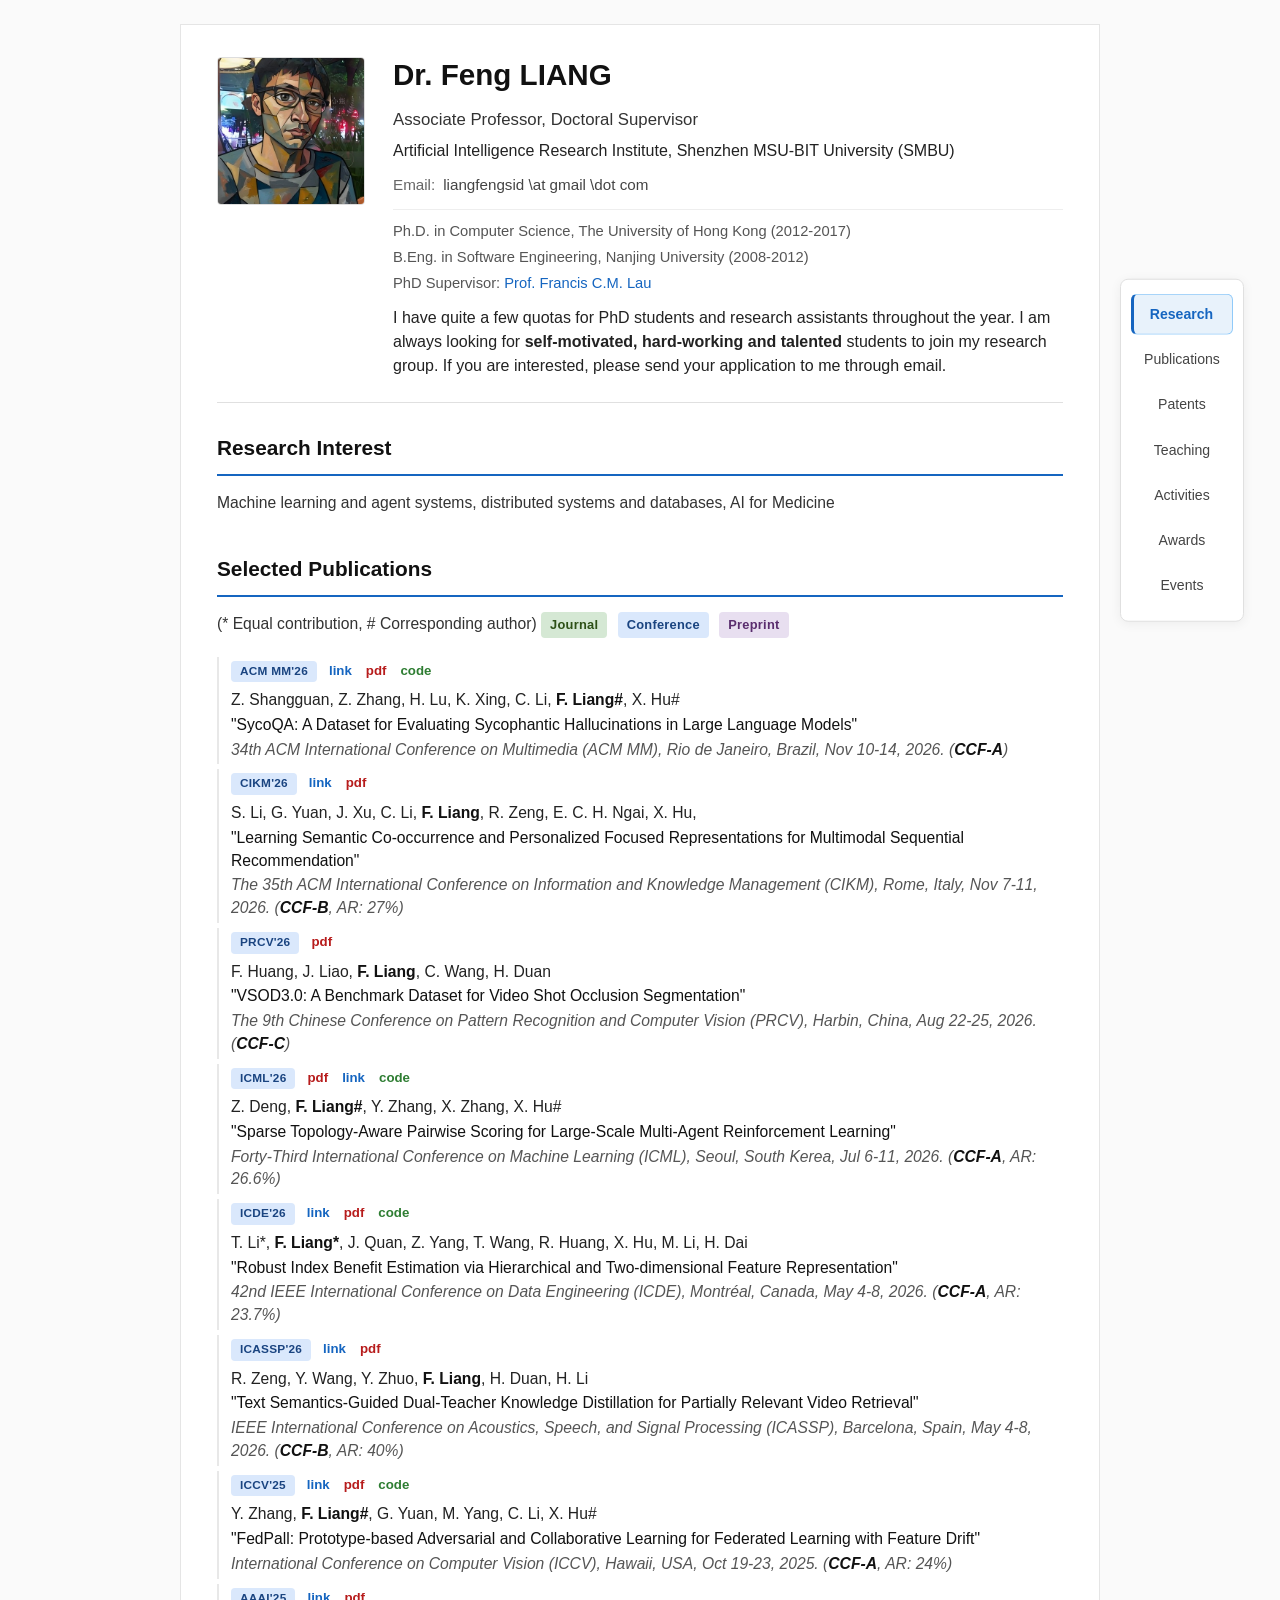
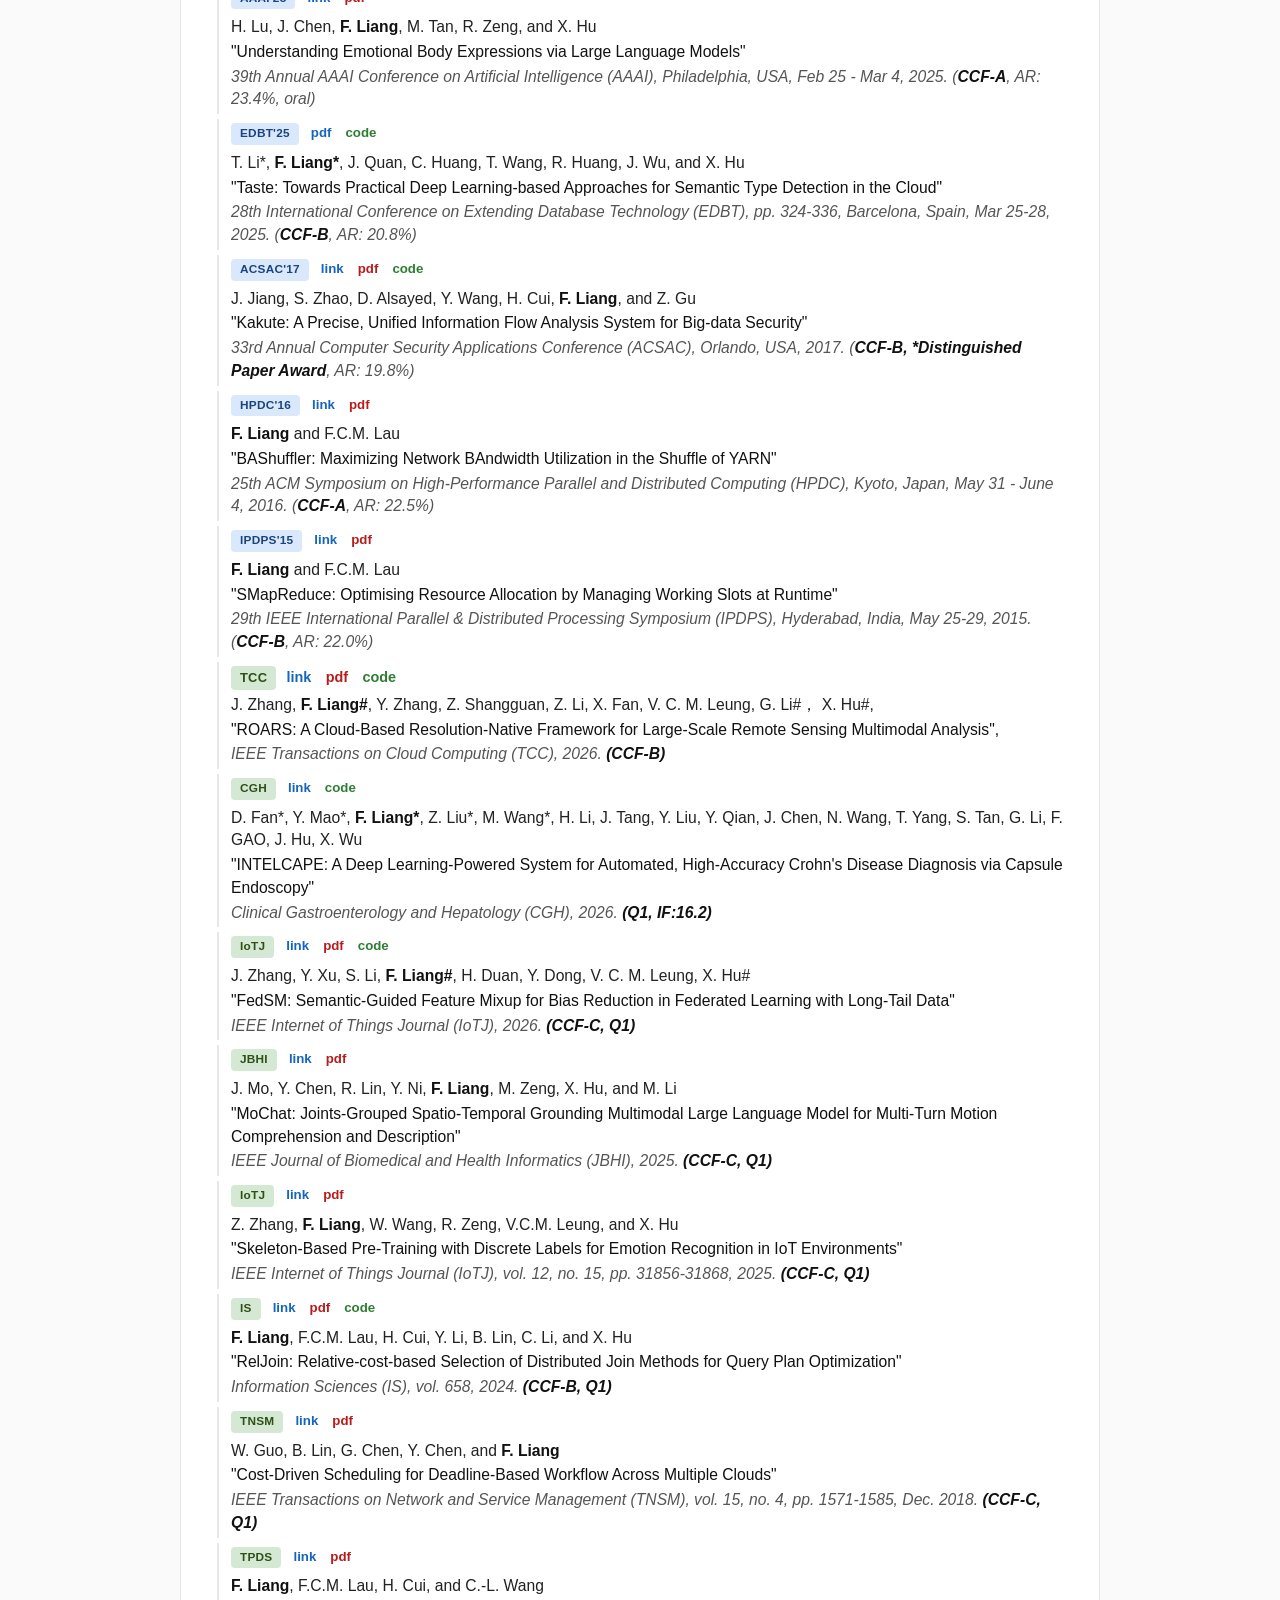
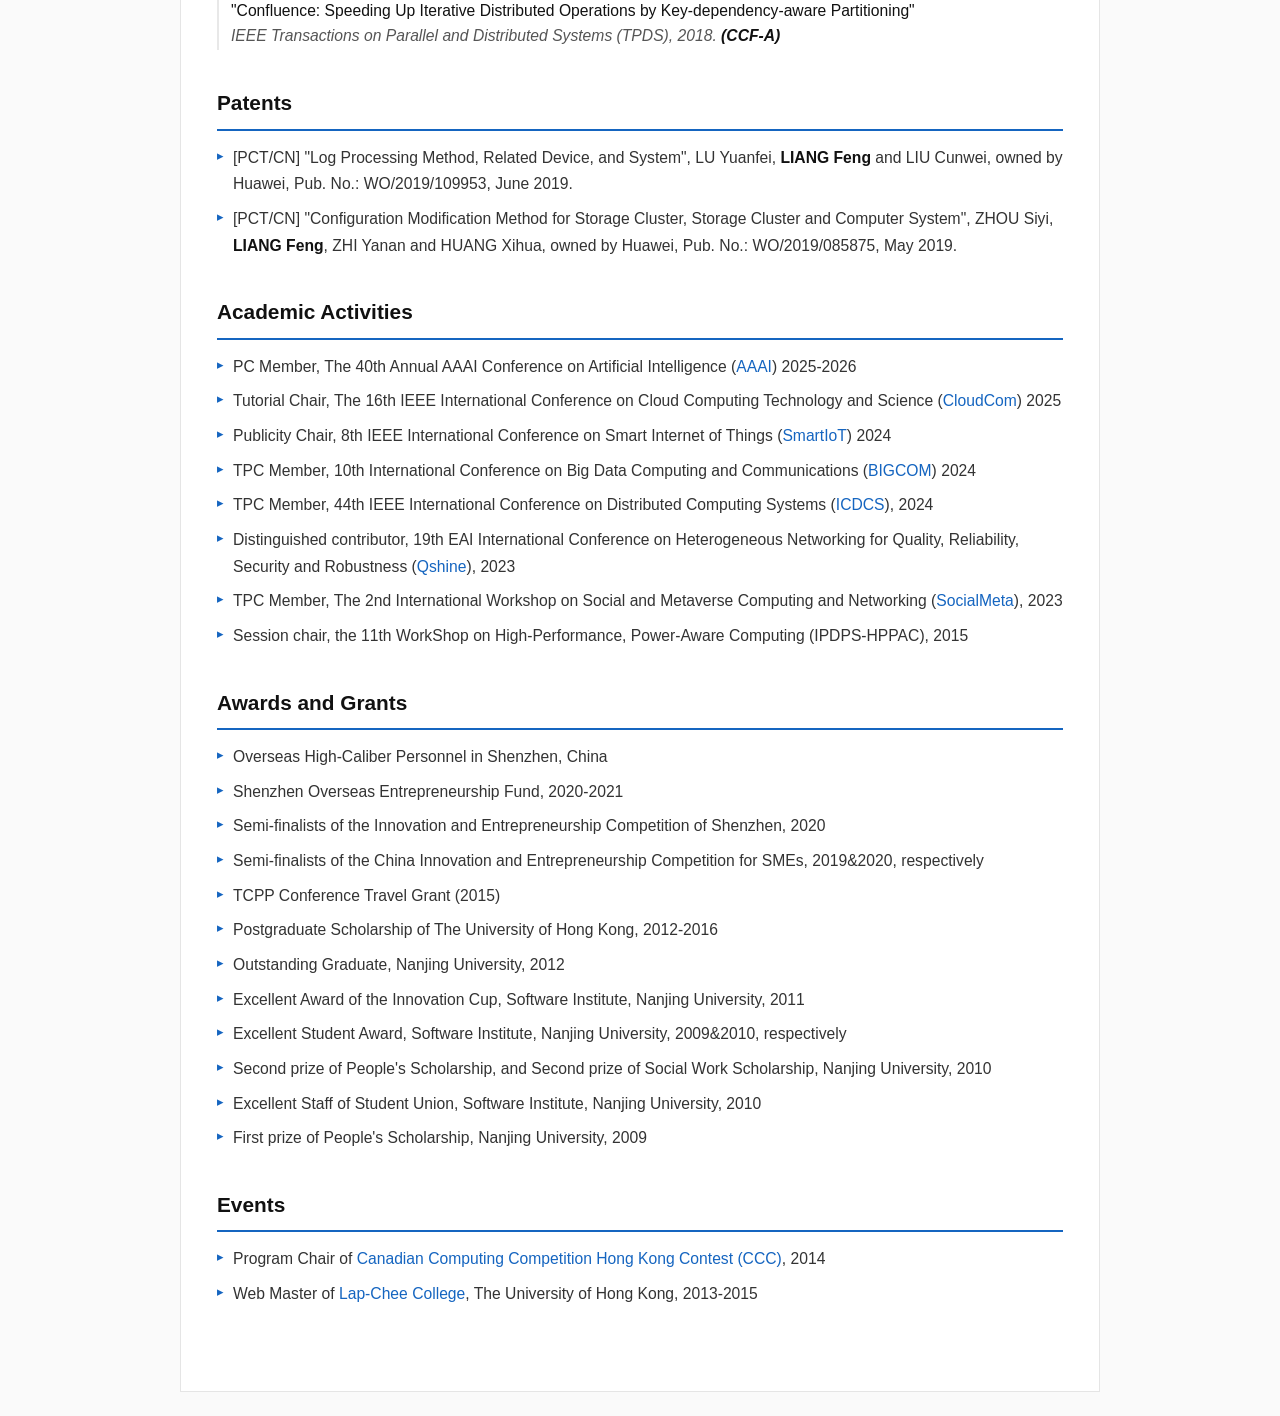
==== commit 36290858: "icde link" ====
--- a/index.html
+++ b/index.html
@@ -147,7 +147,7 @@
                     <div class="pub-venue"><i>Forty-Third International Conference on Machine Learning (ICML)</i>, Seoul, South Kerea, Jul 6-11, 2026. (<b>CCF-A</b>, AR: 26.6%)</div>
                 </div>
                 <div class="pub">
-                    <div class="pub-header"><label class="conf">ICDE'26</label> <a href="paper/eddie_icde25.pdf" target="_blank">pdf</a> <a href="https://github.com/quanjnq/Eddie" target="_blank">code</a></div>
+                    <div class="pub-header"><label class="conf">ICDE'26</label> <a href="https://doi.org/10.1109/ICDE65706.2026.00080" target="_blank">link</a> <a href="paper/eddie_icde25.pdf" target="_blank">pdf</a> <a href="https://github.com/quanjnq/Eddie" target="_blank">code</a></div>
                     <div class="pub-authors">T. Li*, <b>F. Liang*</b>, J. Quan, Z. Yang, T. Wang, R. Huang, X. Hu, M. Li, H. Dai</div>
                     <div class="pub-title">"Robust Index Benefit Estimation via Hierarchical and Two-dimensional Feature Representation"</div>
                     <div class="pub-venue"><i>42nd IEEE International Conference on Data Engineering (ICDE)</i>, Montréal, Canada, May 4-8, 2026. (<b>CCF-A</b>, AR: 23.7%)</div>
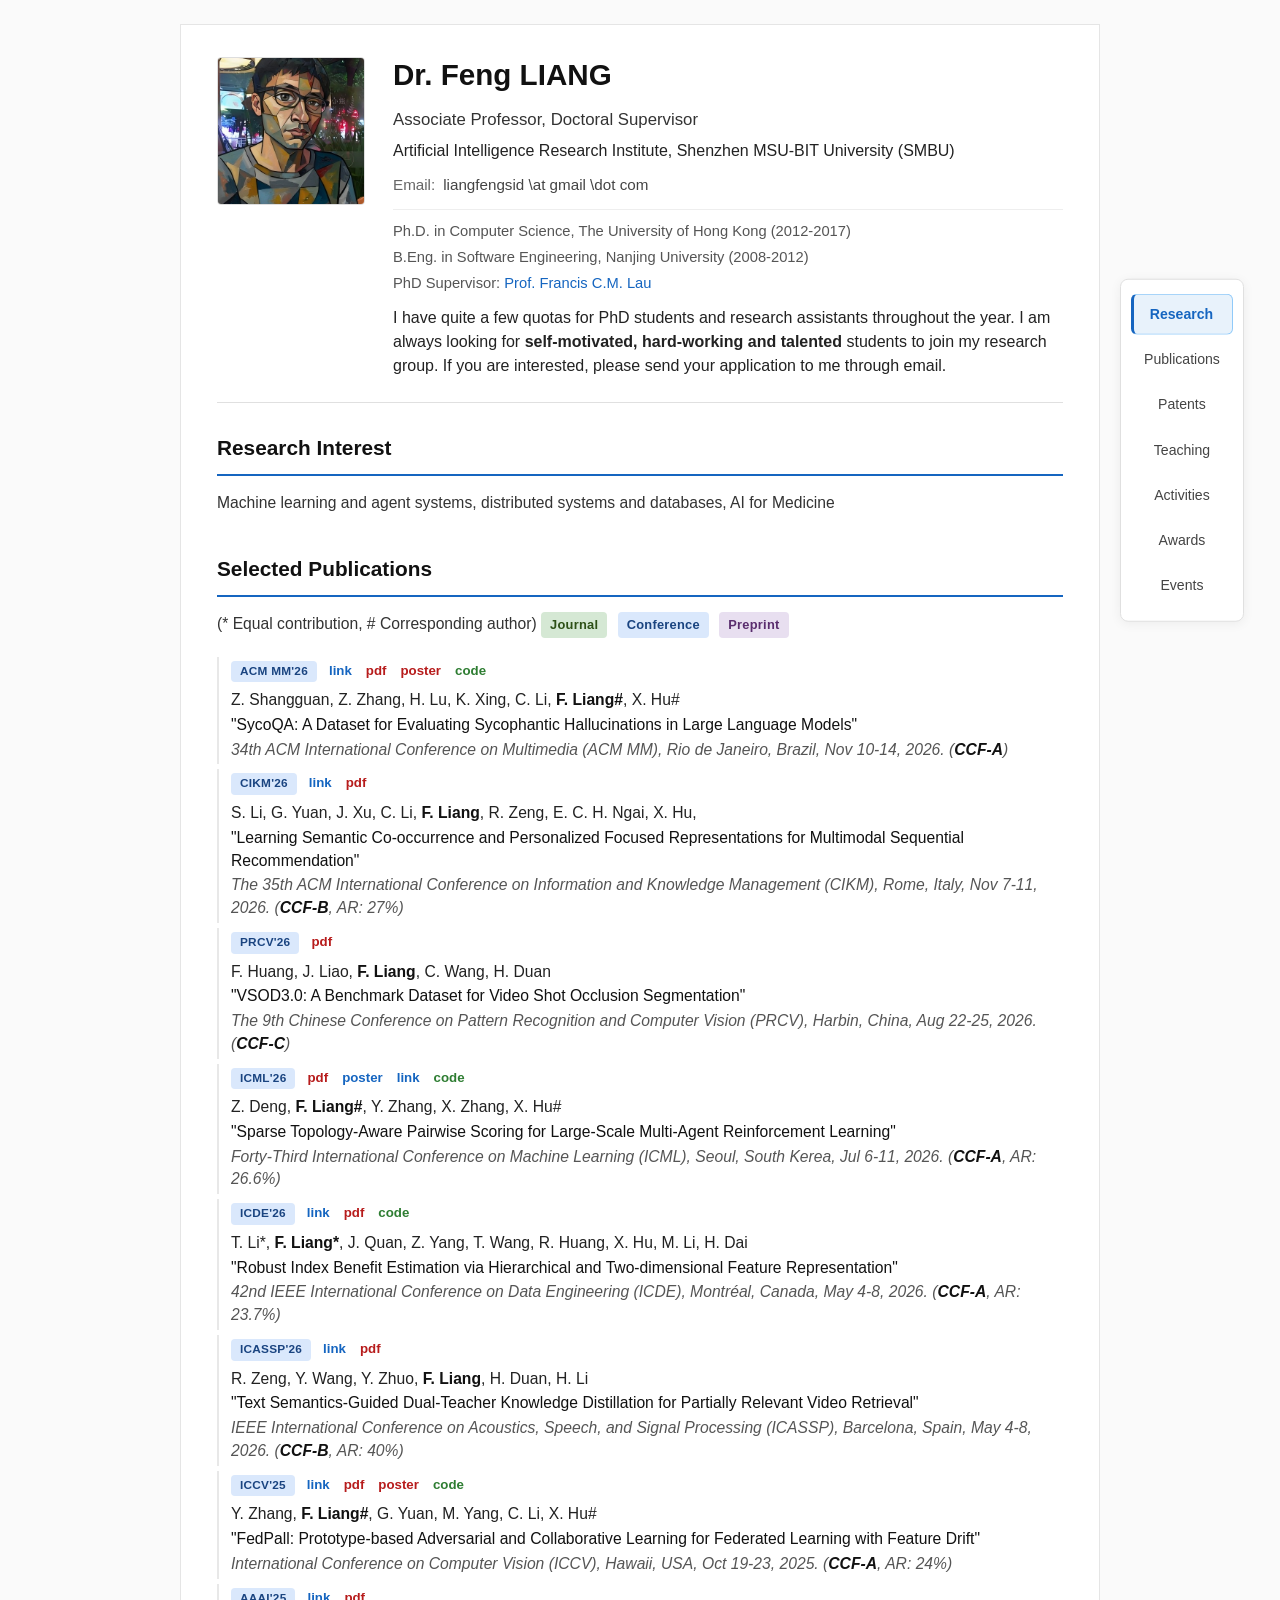
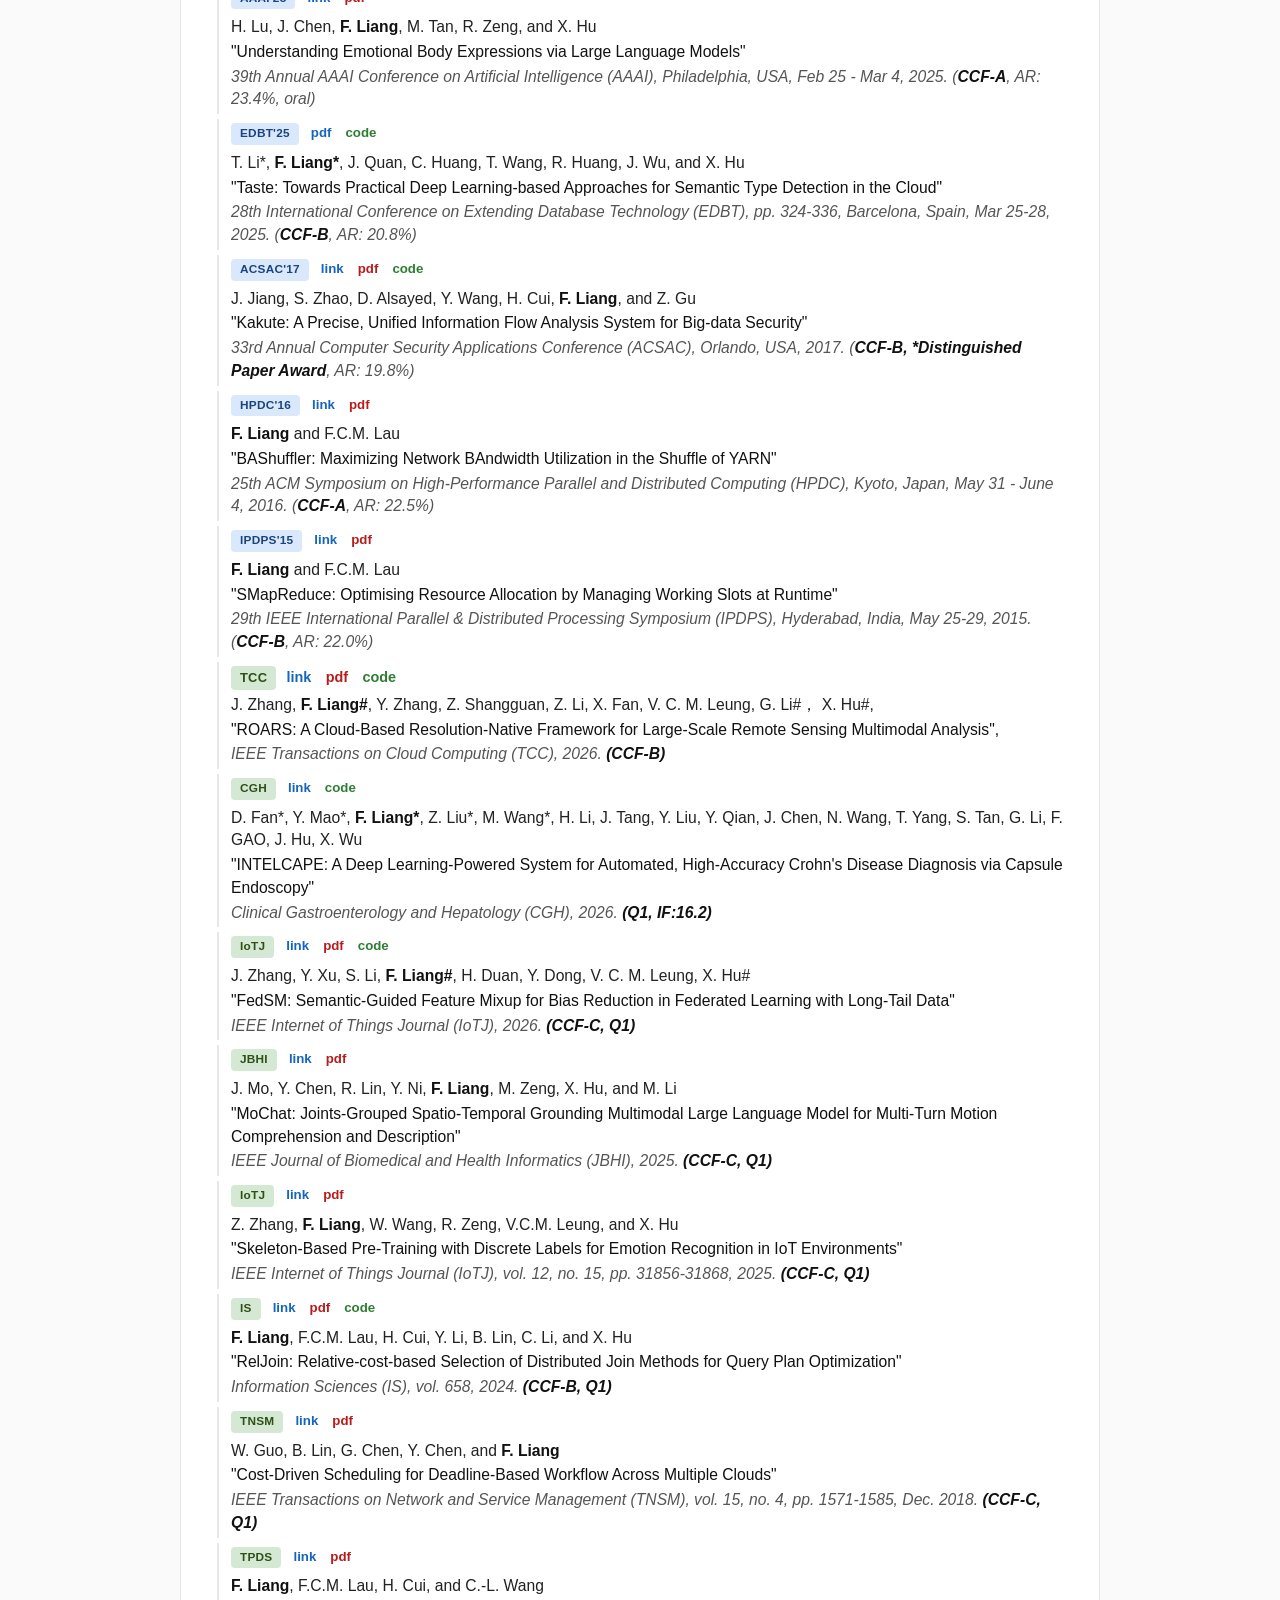
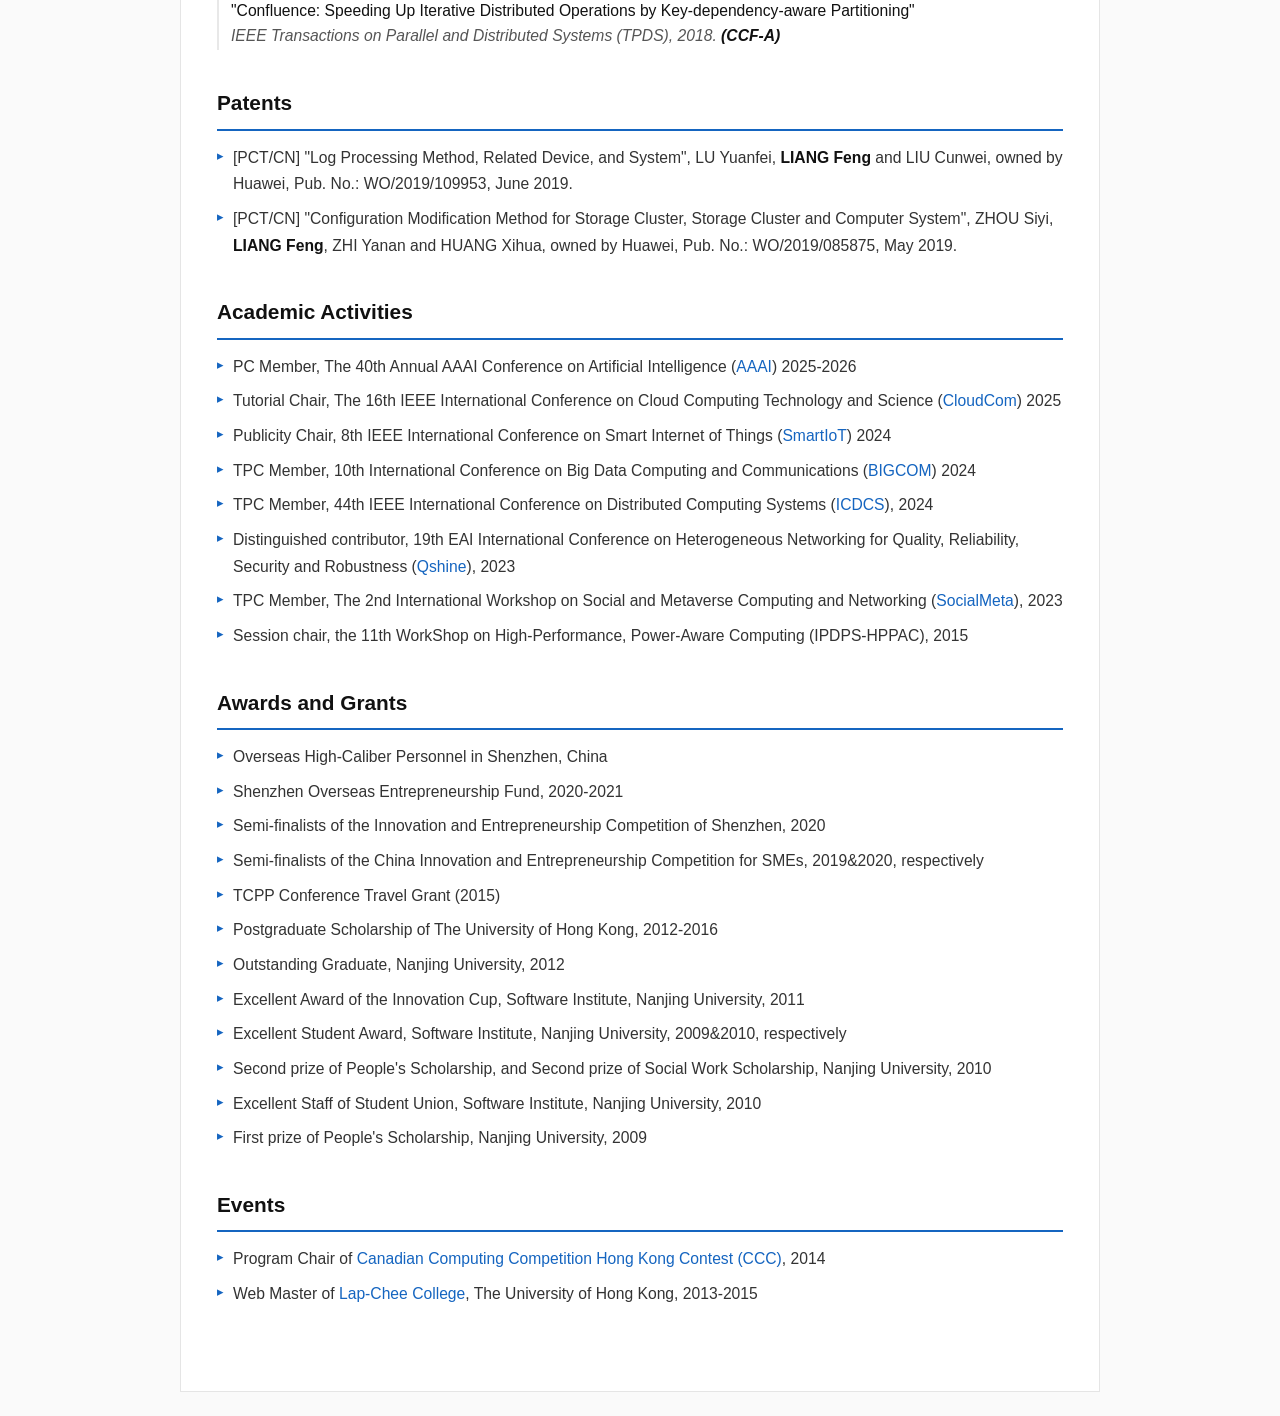
==== commit b7bef8db: "add posters" ====
--- a/index.html
+++ b/index.html
@@ -123,7 +123,7 @@
                 -->
 
                 <div class="pub">
-                    <div class="pub-header"><label class="conf">ACM MM'26</label> <a href="https://doi.org/10.1145/3767308.3838670" target="_blank">link</a> <a href="paper/SycoQADataset_acmmm26.pdf" target="_blank">pdf</a> <a href="https://github.com/hehebamei/SycoQA.git" target="_blank">code</a></div>
+                    <div class="pub-header"><label class="conf">ACM MM'26</label> <a href="https://doi.org/10.1145/3767308.3838670" target="_blank">link</a> <a href="paper/SycoQADataset_acmmm26.pdf" target="_blank">pdf</a> <a href="paper/poster/SycoQADataset_acmmm26.pdf" target="_blank">poster</a> <a href="https://github.com/hehebamei/SycoQA.git" target="_blank">code</a></div>
                     <div class="pub-authors">Z. Shangguan, Z. Zhang, H. Lu, K. Xing, C. Li, <b>F. Liang#</b>, X. Hu#</div>
                     <div class="pub-title">"SycoQA: A Dataset for Evaluating Sycophantic Hallucinations in Large Language Models"</div>
                     <div class="pub-venue"><i>34th ACM International Conference on Multimedia (ACM MM)</i>, Rio de Janeiro, Brazil, Nov 10-14, 2026. (<b>CCF-A</b>)</div>
@@ -141,7 +141,7 @@
                     <div class="pub-venue"><i>The 9th Chinese Conference on Pattern Recognition and Computer Vision (PRCV)</i>, Harbin, China, Aug 22-25, 2026. (<b>CCF-C</b>)</div>
                 </div>
                 <div class="pub">
-                    <div class="pub-header"><label class="conf">ICML'26</label> <a href="paper/sops_icml26.pdf" target="_blank">pdf</a> <a href="https://icml.cc/virtual/2026/poster/65907" target="_blank">link</a> <a href="https://github.com/distriAI/sops" target="_blank">code</a></div>
+                    <div class="pub-header"><label class="conf">ICML'26</label> <a href="paper/sops_icml26.pdf" target="_blank">pdf</a> <a href="paper/poster/sops_icml26.png" target="_blank">poster</a> <a href="https://icml.cc/virtual/2026/poster/65907" target="_blank">link</a> <a href="https://github.com/distriAI/sops" target="_blank">code</a></div>
                     <div class="pub-authors">Z. Deng, <b>F. Liang#</b>, Y. Zhang, X. Zhang, X. Hu#</div>
                     <div class="pub-title">"Sparse Topology-Aware Pairwise Scoring for Large-Scale Multi-Agent Reinforcement Learning"</div>
                     <div class="pub-venue"><i>Forty-Third International Conference on Machine Learning (ICML)</i>, Seoul, South Kerea, Jul 6-11, 2026. (<b>CCF-A</b>, AR: 26.6%)</div>
@@ -159,7 +159,7 @@
                     <div class="pub-venue"><i>IEEE International Conference on Acoustics, Speech, and Signal Processing (ICASSP)</i>, Barcelona, Spain, May 4-8, 2026. (<b>CCF-B</b>, AR: 40%)</div>
                 </div>
                 <div class="pub">
-                    <div class="pub-header"><label class="conf">ICCV'25</label> <a href="https://openaccess.thecvf.com/content/ICCV2025/html/Zhang_FedPall_Prototype-based_Adversarial_and_Collaborative_Learning_for_Federated_Learning_with_ICCV_2025_paper.html" target="_blank">link</a> <a href="paper/fedpall_iccv25.pdf" target="_blank">pdf</a> <a href="https://github.com/DistriAI/FedPall" target="_blank">code</a></div>
+                    <div class="pub-header"><label class="conf">ICCV'25</label> <a href="https://openaccess.thecvf.com/content/ICCV2025/html/Zhang_FedPall_Prototype-based_Adversarial_and_Collaborative_Learning_for_Federated_Learning_with_ICCV_2025_paper.html" target="_blank">link</a> <a href="paper/fedpall_iccv25.pdf" target="_blank">pdf</a> <a href="paper/poster/fedpall_iccv25.pdf" target="_blank">poster</a> <a href="https://github.com/DistriAI/FedPall" target="_blank">code</a></div>
                     <div class="pub-authors">Y. Zhang, <b>F. Liang#</b>, G. Yuan, M. Yang, C. Li, X. Hu#</div>
                     <div class="pub-title">"FedPall: Prototype-based Adversarial and Collaborative Learning for Federated Learning with Feature Drift"</div>
                     <div class="pub-venue"><i>International Conference on Computer Vision (ICCV)</i>, Hawaii, USA, Oct 19-23, 2025. (<b>CCF-A</b>, AR: 24%)</div>
